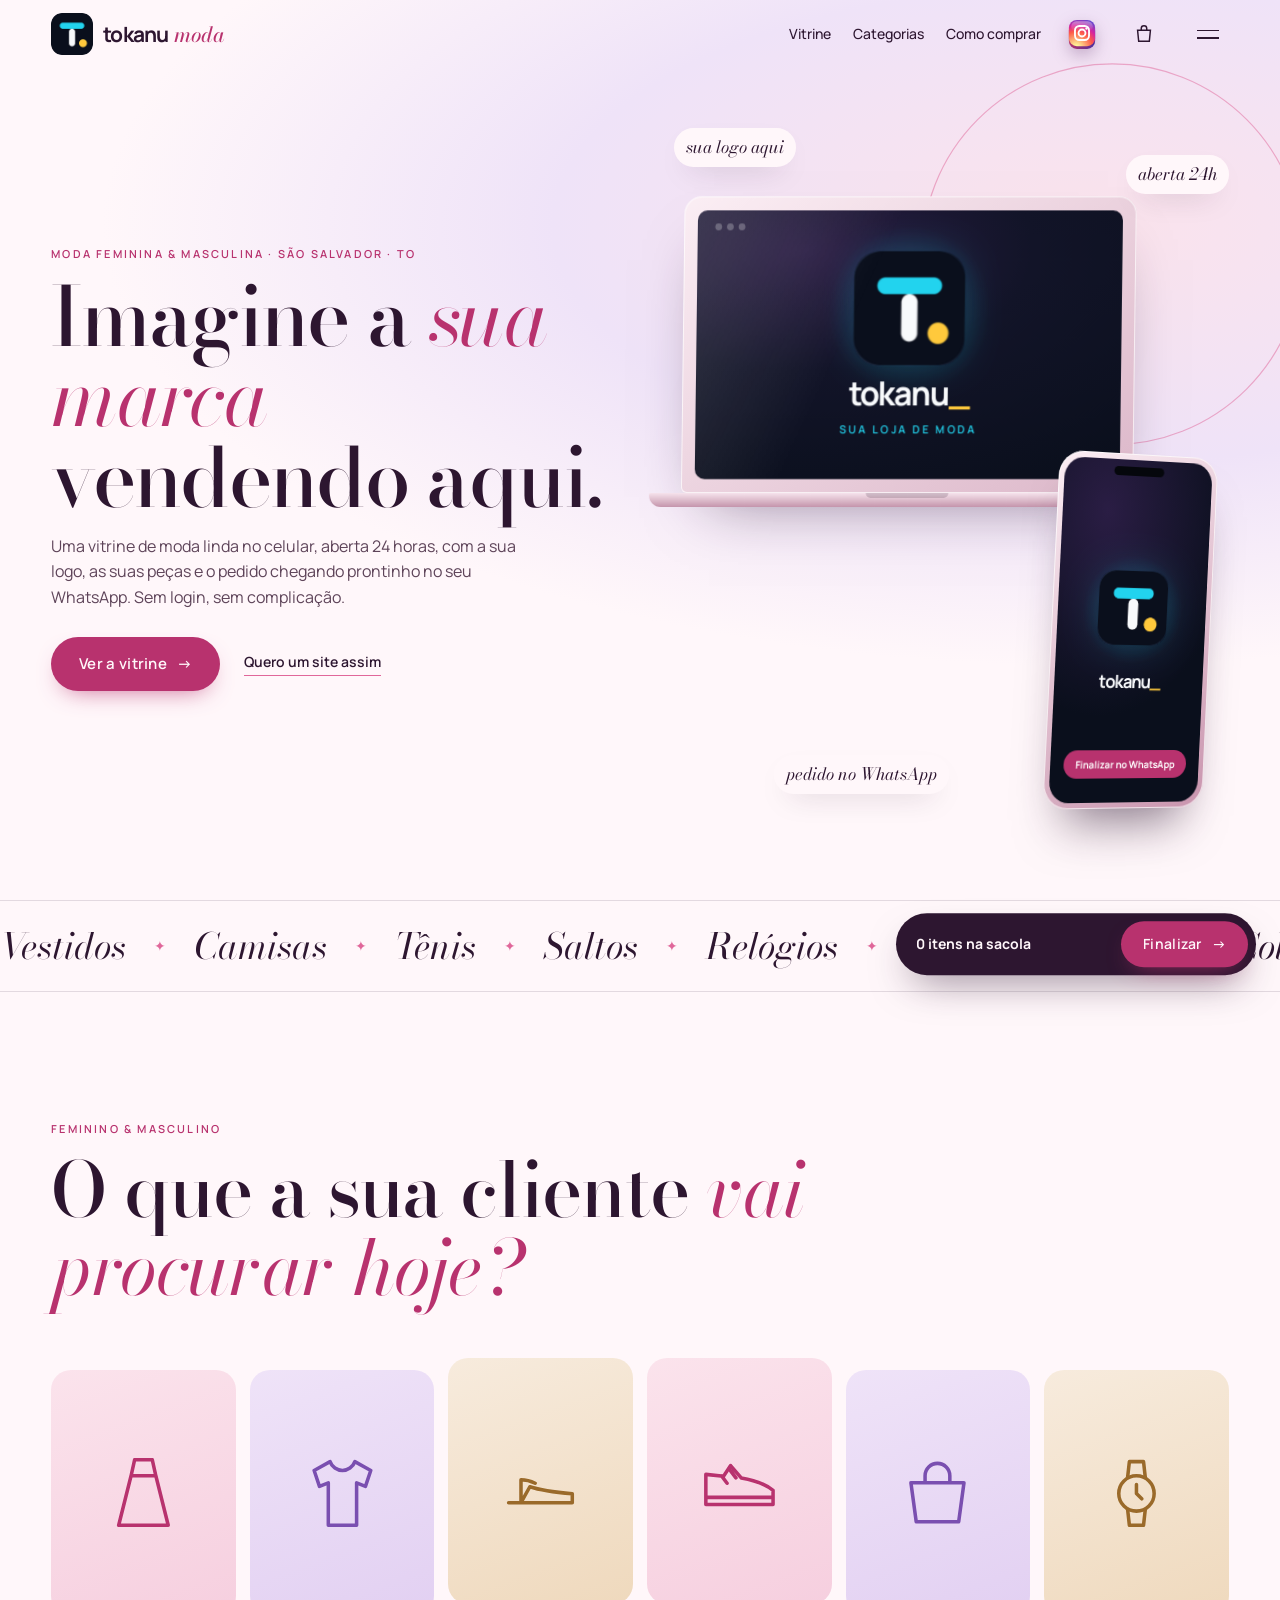
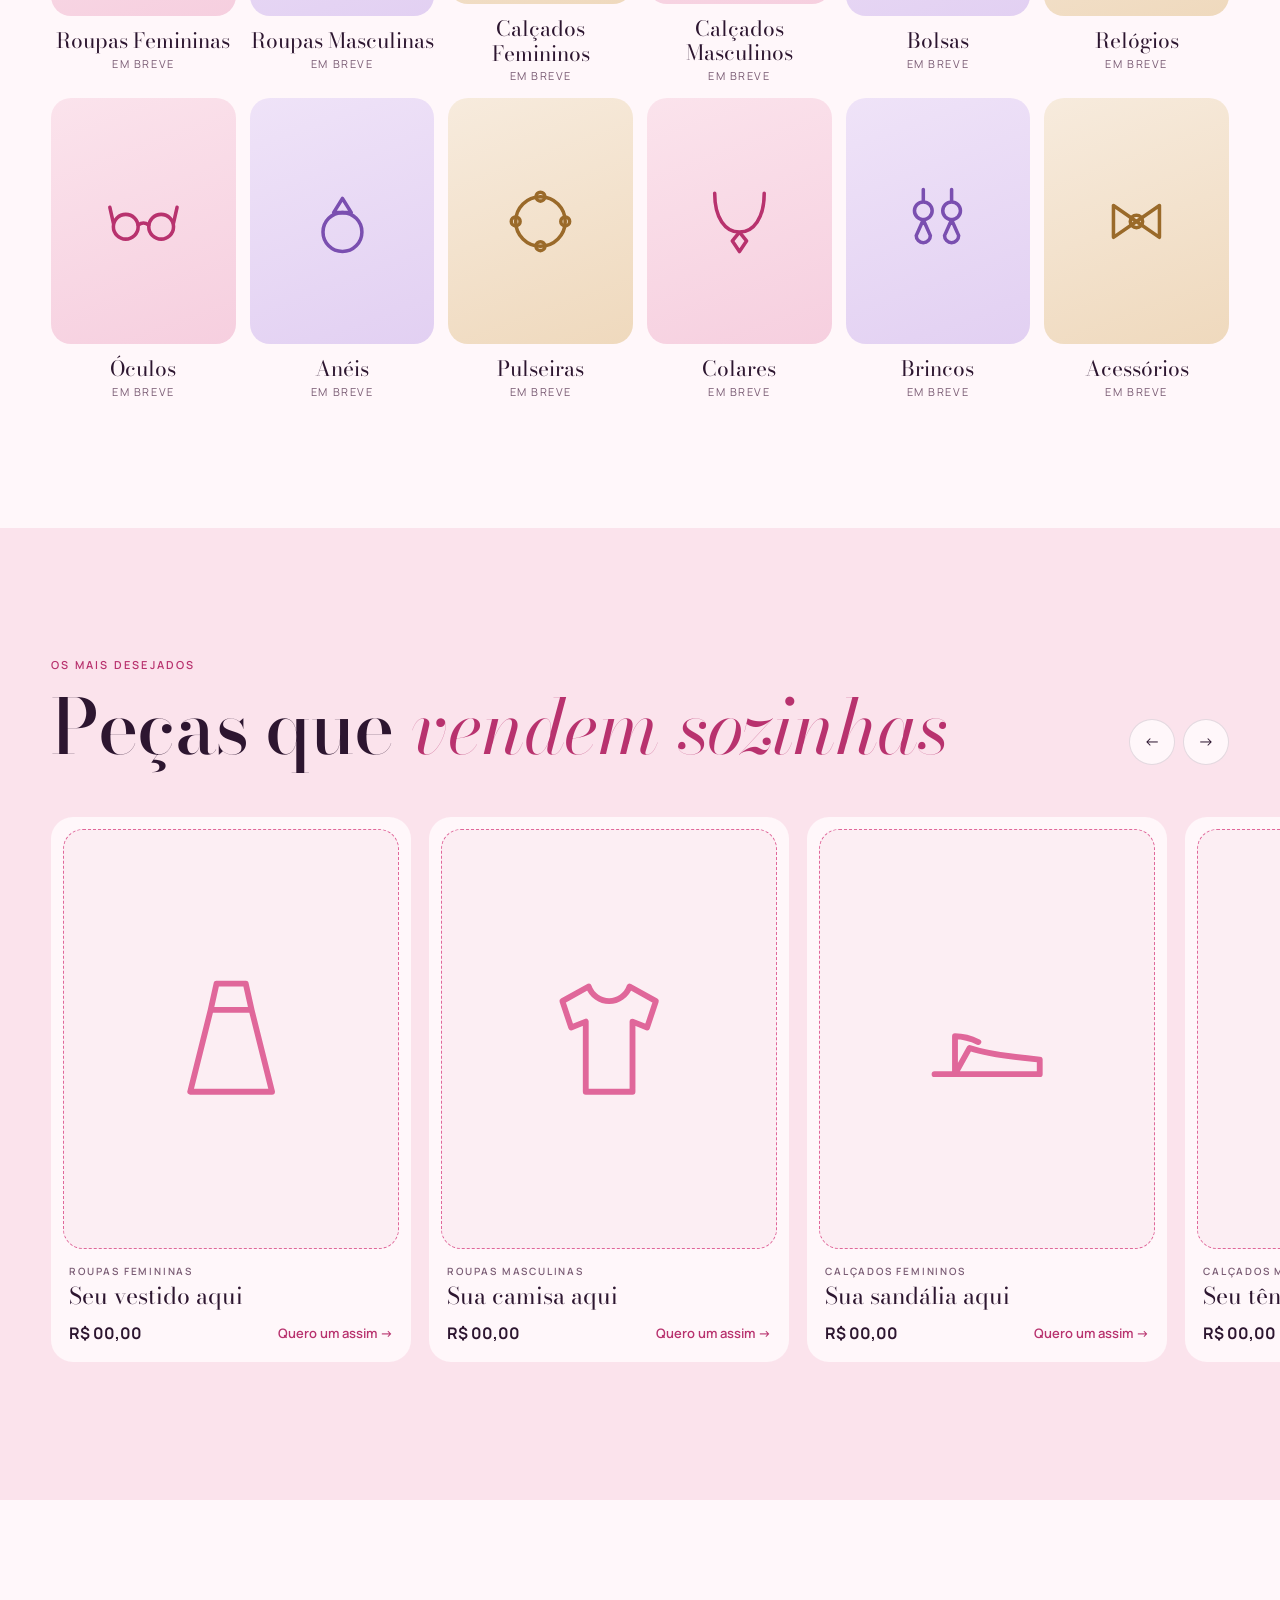
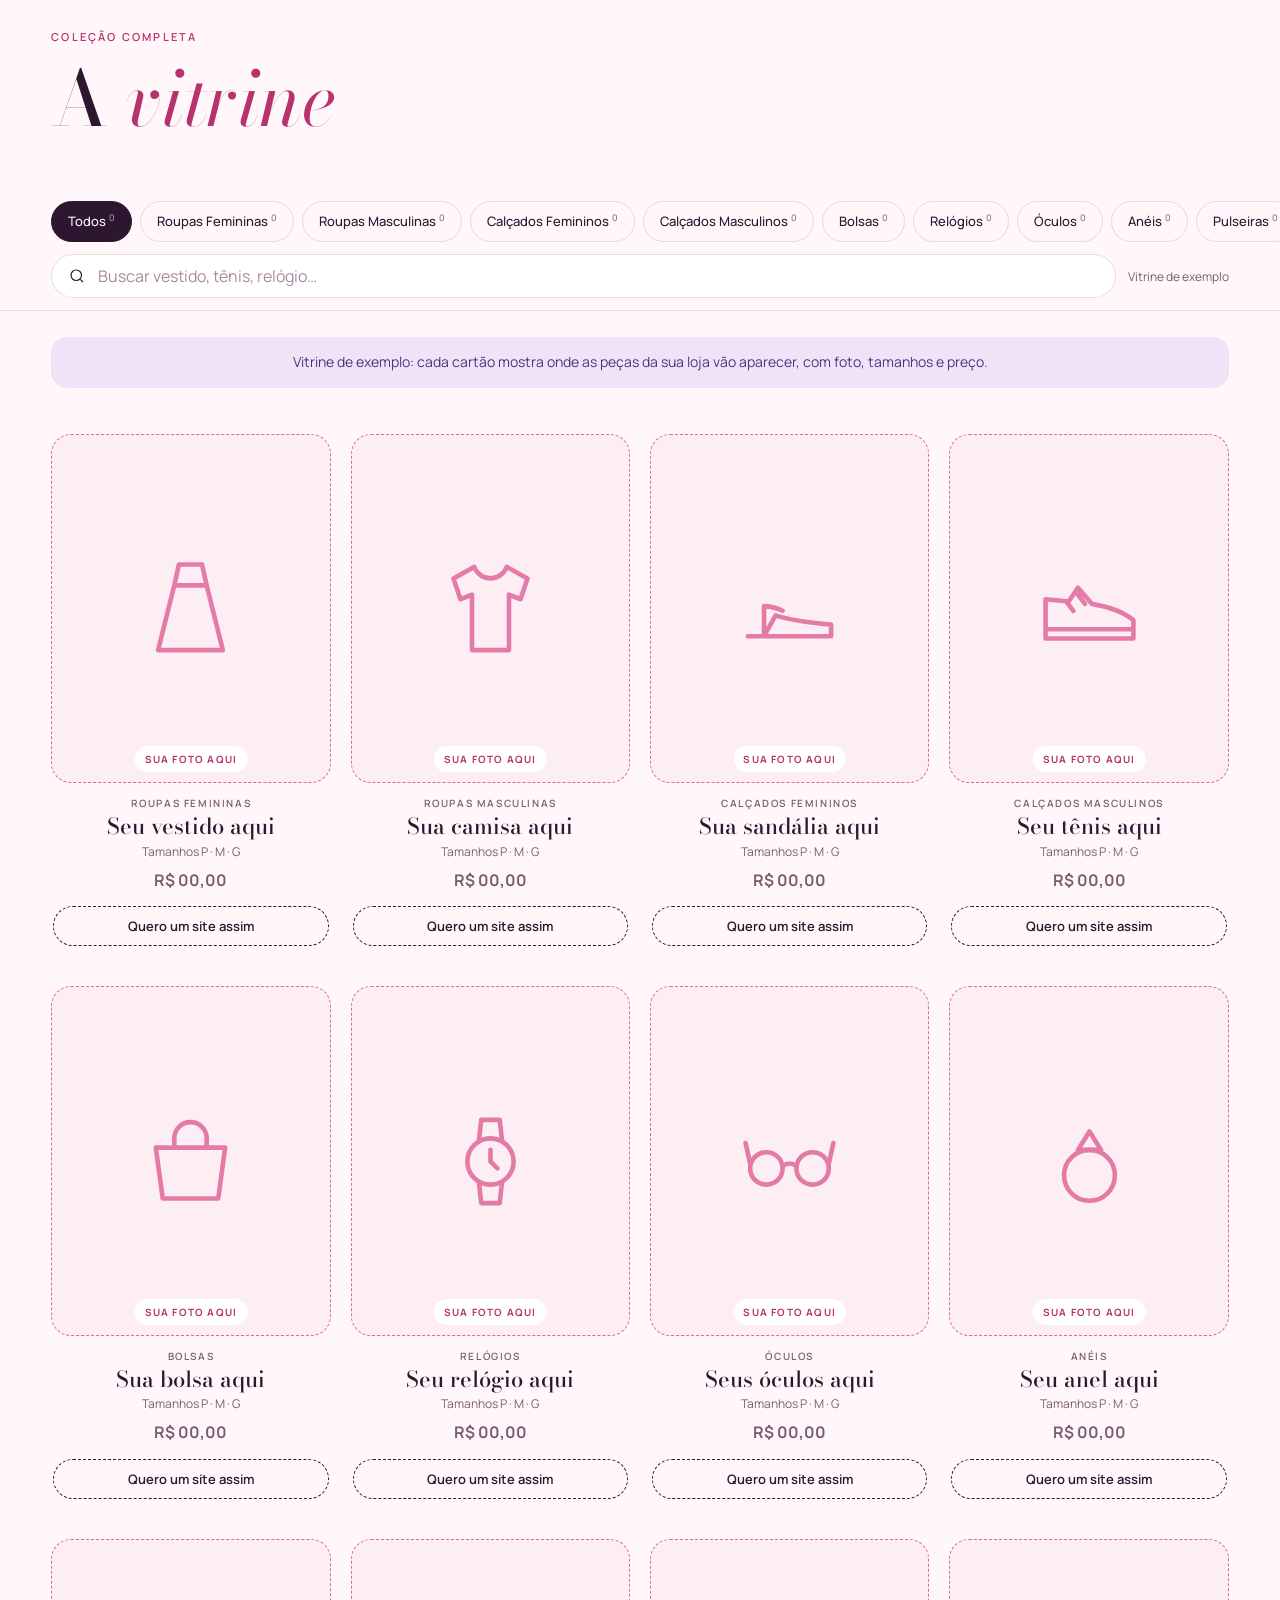
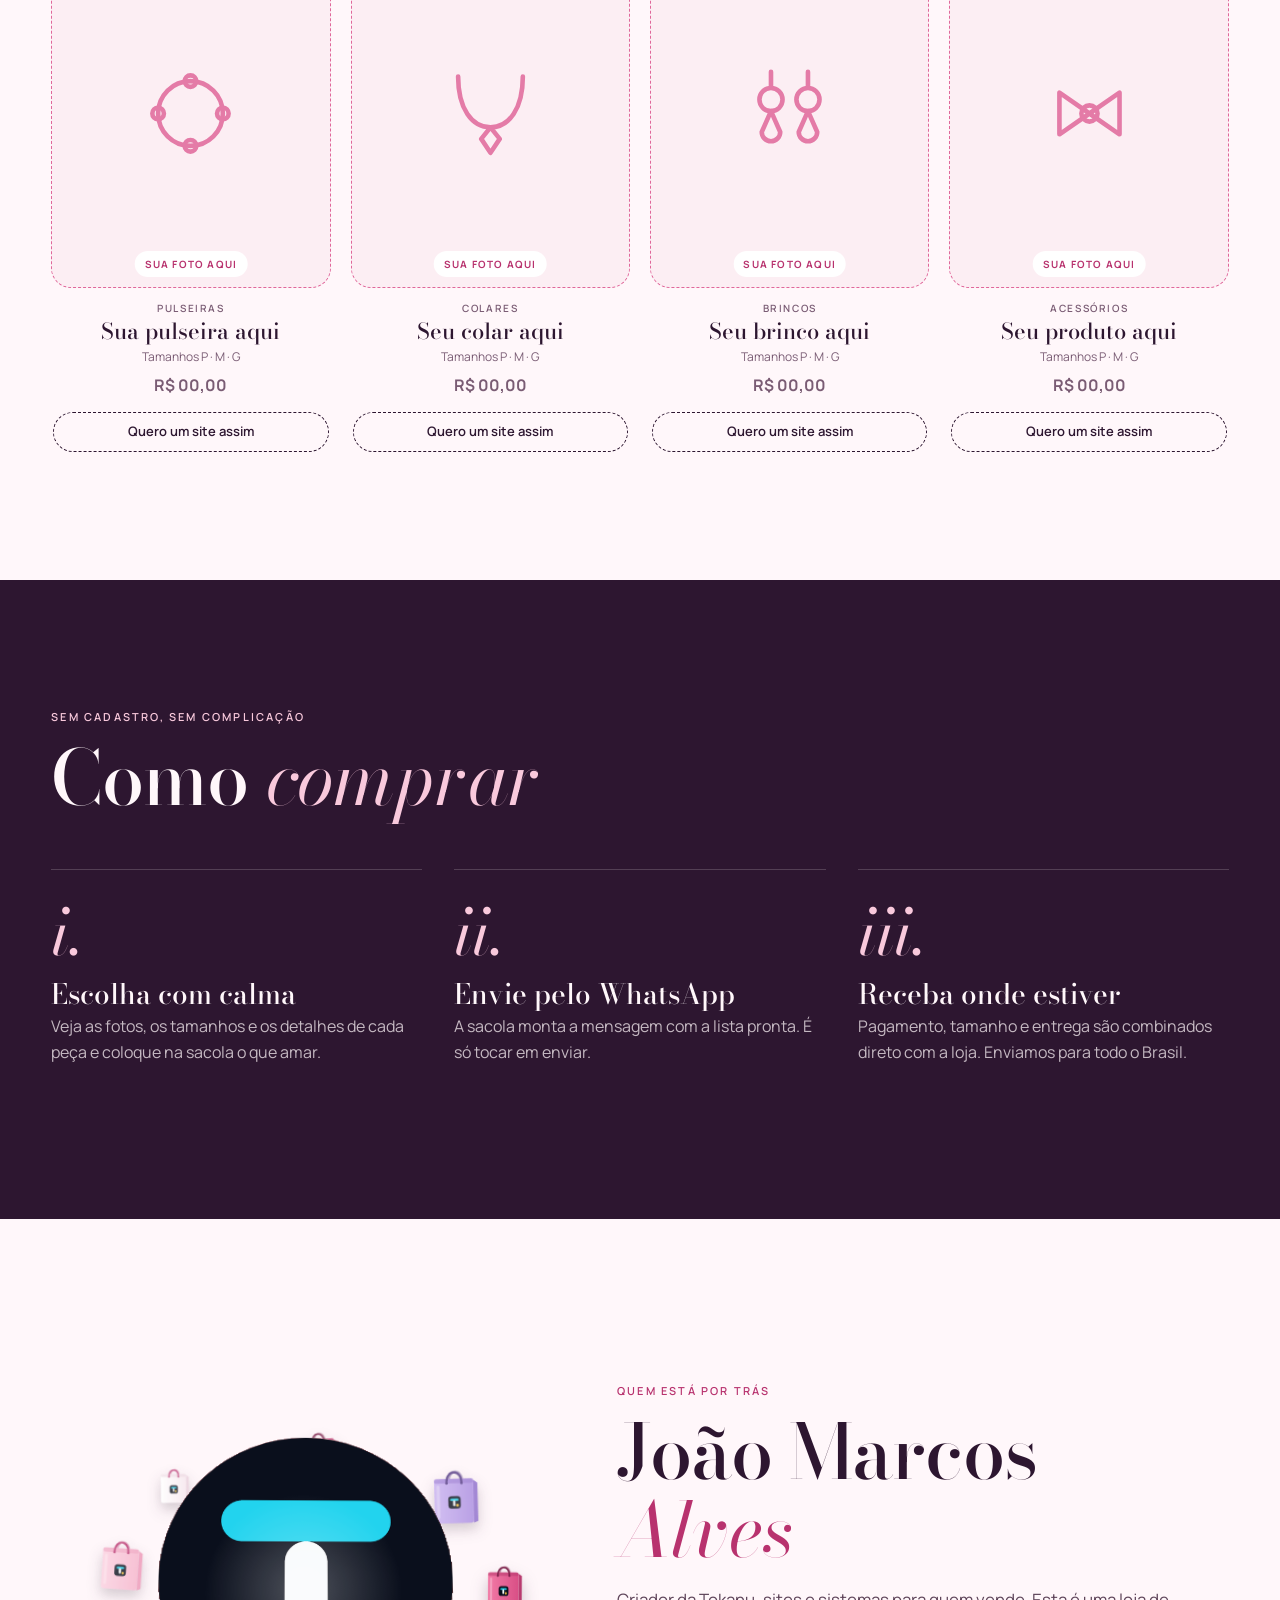
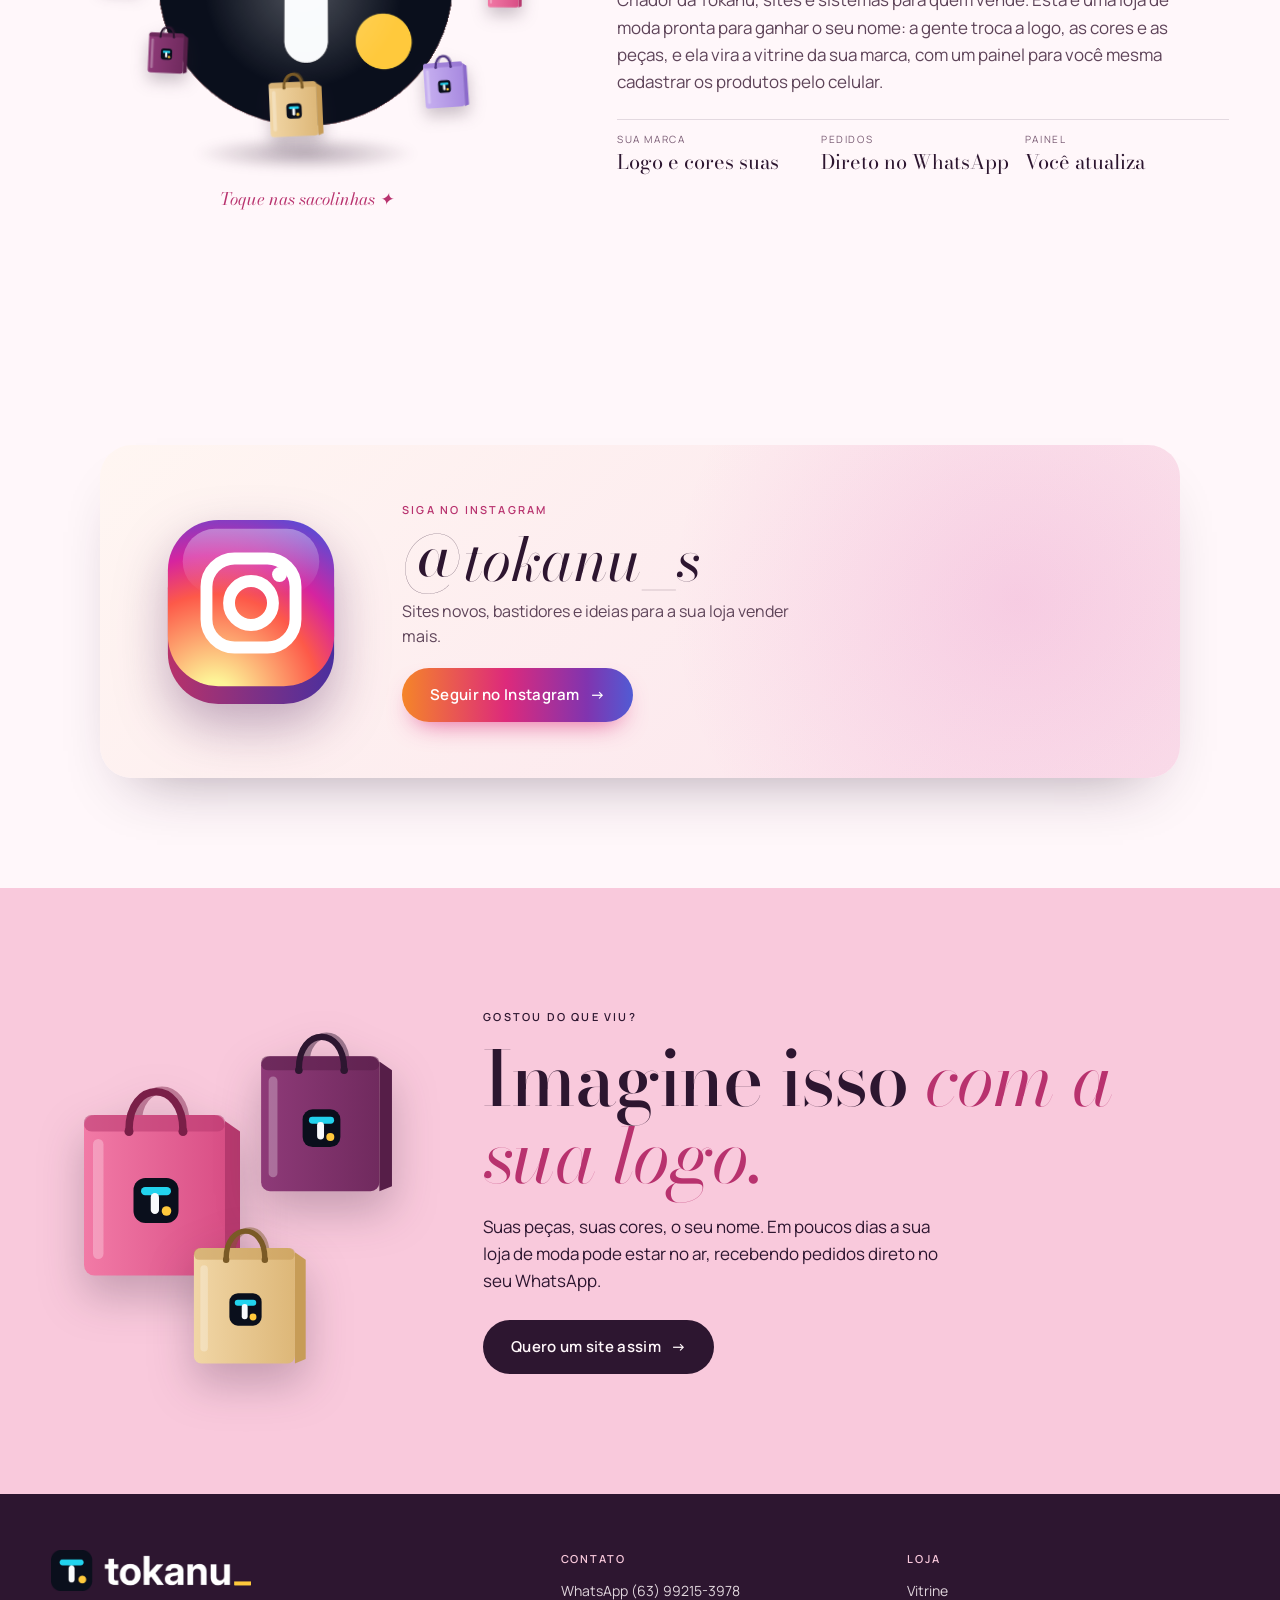
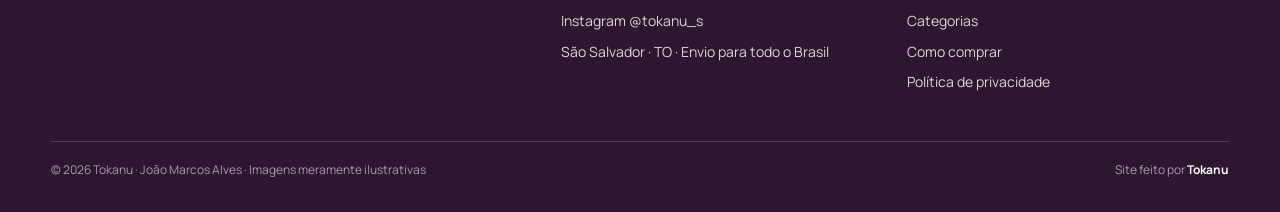
==== index.html @ 1f46e374 "Tokanu Moda: loja de moda a partir da estrutura da v2 - Logo, contato e Instagram da Tokanu; São Sal" ====
<!doctype html>
<html lang="pt-BR">
<head>
  <meta charset="utf-8">
  <meta name="viewport" content="width=device-width, initial-scale=1, viewport-fit=cover">
  <title>Tokanu Moda · Sua loja de moda no WhatsApp</title>
  <meta name="description" content="Loja de moda feminina e masculina: roupas, calçados, relógios, óculos e acessórios. Escolha na vitrine e finalize o pedido pelo WhatsApp. Um modelo de site da Tokanu para a sua marca.">
  <meta name="theme-color" content="#fff7fa">
  <meta property="og:title" content="Tokanu Moda · Imagine a sua marca aqui">
  <meta property="og:description" content="Vitrine de moda no celular, sacola e pedido direto no WhatsApp. Site da Tokanu.">
  <meta property="og:image" content="assets/logo/og.jpg">
  <meta property="og:type" content="website">
  <link rel="icon" href="assets/logo/icone-64.png" type="image/png">
  <link rel="apple-touch-icon" href="assets/logo/icone-180.png">
  <link rel="preconnect" href="https://fonts.googleapis.com">
  <link rel="preconnect" href="https://fonts.gstatic.com" crossorigin>
  <link href="https://fonts.googleapis.com/css2?family=Bodoni+Moda:ital,opsz,wght@0,6..96,400..700;1,6..96,400..600&family=Manrope:wght@400;500;600;700&display=swap" rel="stylesheet">
  <link rel="stylesheet" href="assets/css/style.css?v=1">
</head>
<body>
  <svg width="0" height="0" style="position:absolute" aria-hidden="true" focusable="false">
    <defs>
      <radialGradient id="igGrad" cx="28%" cy="108%" r="140%">
        <stop offset="0" stop-color="#fdf497"/><stop offset=".08" stop-color="#fdf497"/>
        <stop offset=".45" stop-color="#fd5949"/><stop offset=".62" stop-color="#d6249f"/>
        <stop offset=".95" stop-color="#285aeb"/>
      </radialGradient>
      <linearGradient id="igSide" x1="0" y1="0" x2="1" y2="0"><stop offset="0" stop-color="#b8326a"/><stop offset="1" stop-color="#4a2f9e"/></linearGradient>
      <linearGradient id="igGloss" x1="0" y1="0" x2="0" y2="1"><stop offset="0" stop-color="#fff" stop-opacity=".75"/><stop offset="1" stop-color="#fff" stop-opacity="0"/></linearGradient>
    </defs>
    <symbol id="ig3d" viewBox="0 0 64 70">
      <rect x="4" y="10" width="56" height="56" rx="17" fill="url(#igSide)"/>
      <rect x="4" y="4" width="56" height="56" rx="17" fill="url(#igGrad)"/>
      <rect x="9" y="7" width="46" height="22" rx="11" fill="url(#igGloss)" opacity=".5"/>
      <rect x="17" y="17" width="30" height="30" rx="9.5" fill="none" stroke="#fff" stroke-width="4"/>
      <circle cx="32" cy="32" r="7.4" fill="none" stroke="#fff" stroke-width="4"/>
      <circle cx="41.6" cy="22.4" r="2.5" fill="#fff"/>
    </symbol>
  </svg>

  <!-- Abertura -->
  <div class="curtain" id="curtain" aria-hidden="true">
    <img src="assets/logo/icone-512.png" alt="" width="512" height="512">
  </div>

  <!-- Topo -->
  <header class="top" id="top">
    <a href="#inicio" class="top__brand" aria-label="Tokanu Moda — início">
      <img src="assets/logo/icone-180.png" alt="" width="180" height="180">
      <span>tokanu <em>moda</em></span>
    </a>
    <nav class="top__nav" aria-label="Principal">
      <a href="#vitrine" class="top__link top__desk">Vitrine</a>
      <a href="#categorias" class="top__link top__desk">Categorias</a>
      <a href="#como-comprar" class="top__link top__desk">Como comprar</a>
      <a class="top__ig" data-ig-link href="#" target="_blank" rel="noopener" aria-label="Instagram @tokanu_s"><svg class="ig3d" viewBox="0 0 64 70" aria-hidden="true"><use href="#ig3d"/></svg></a>
      <button class="top__bag" data-open-bag aria-label="Abrir sacola">
        <svg viewBox="0 0 24 24" fill="none" stroke="currentColor" stroke-width="1.6" aria-hidden="true"><path d="M5 8h14l-1.2 12H6.2z"/><path d="M9 8V6a3 3 0 0 1 6 0v2"/></svg>
        <span class="top__badge" data-bag-num>0</span>
      </button>
      <button class="top__menu" id="menuOpen" aria-expanded="false" aria-controls="menu" aria-label="Abrir menu"><span></span><span></span></button>
    </nav>
  </header>

  <!-- Menu -->
  <div class="menu" id="menu" aria-hidden="true">
    <div class="menu__inner">
      <ul class="menu__list">
        <li><a href="#vitrine" data-menu-link>Vitrine</a></li>
        <li><a href="#categorias" data-menu-link>Categorias</a></li>
        <li><a href="#escolhas" data-menu-link>Mais desejados</a></li>
        <li><a href="#como-comprar" data-menu-link>Como comprar</a></li>
        <li><a href="#contato" data-menu-link>Quero um site assim</a></li>
      </ul>
      <div class="menu__foot">
        <a data-wa-link href="#" target="_blank" rel="noopener" class="pill pill--rose">WhatsApp</a>
        <a data-ig-link href="#" target="_blank" rel="noopener" class="pill pill--line pill--ig"><svg class="ig3d" viewBox="0 0 64 70" aria-hidden="true"><use href="#ig3d"/></svg>@tokanu_s</a>
      </div>
    </div>
  </div>

  <main id="inicio">
    <!-- Hero -->
    <section class="hero" aria-label="Início">
      <div class="hero__text">
        <p class="eyebrow reveal">Moda feminina &amp; masculina · <span data-city></span></p>
        <h1 class="hero__title reveal">Imagine a <em>sua marca</em><br>vendendo aqui.</h1>
        <p class="hero__lead reveal">Uma vitrine de moda linda no celular, aberta 24 horas, com a sua logo, as suas peças e o pedido chegando prontinho no seu WhatsApp. Sem login, sem complicação.</p>
        <div class="hero__cta reveal">
          <a href="#vitrine" class="pill pill--rose pill--lg">Ver a vitrine <span aria-hidden="true">→</span></a>
          <a href="#contato" class="link-arrow">Quero um site assim</a>
        </div>
      </div>

      <div class="hero__art devices" aria-hidden="true">
        <div class="laptop" id="archBig">
          <div class="laptop__lid">
            <div class="laptop__screen">
              <div class="screen-ui"><i></i><i></i><i></i></div>
              <div class="logo3d" data-logo3d><img src="assets/logo/icone-512.png" alt="" width="512" height="512"></div>
              <span class="screen-word">tokanu<b>_</b></span>
              <span class="screen-tag">sua loja de moda</span>
            </div>
          </div>
          <div class="laptop__base"></div>
        </div>
        <div class="phone3d" id="archSmall">
          <div class="phone3d__screen">
            <span class="phone3d__notch"></span>
            <div class="logo3d logo3d--sm" data-logo3d><img src="assets/logo/icone-512.png" alt="" width="512" height="512"></div>
            <span class="screen-word screen-word--sm">tokanu<b>_</b></span>
            <span class="phone3d__btn">Finalizar no WhatsApp</span>
          </div>
        </div>
        <span class="note note--1">sua logo aqui</span>
        <span class="note note--2">aberta 24h</span>
        <span class="note note--3">pedido no WhatsApp</span>
        <svg class="hero__ring" viewBox="0 0 200 200"><circle cx="100" cy="100" r="98" fill="none" stroke="currentColor" stroke-width=".6"/></svg>
      </div>
    </section>

    <!-- Faixa -->
    <div class="brands" aria-label="Produtos da loja">
      <div class="brands__track">
        <span>Vestidos</span><i>✦</i><span>Camisas</span><i>✦</i><span>Tênis</span><i>✦</i><span>Saltos</span><i>✦</i><span>Relógios</span><i>✦</i><span>Óculos</span><i>✦</i><span>Anéis</span><i>✦</i><span>Colares</span><i>✦</i><span>Brincos</span><i>✦</i><span>Bolsas</span><i>✦</i>
        <span>Vestidos</span><i>✦</i><span>Camisas</span><i>✦</i><span>Tênis</span><i>✦</i><span>Saltos</span><i>✦</i><span>Relógios</span><i>✦</i><span>Óculos</span><i>✦</i><span>Anéis</span><i>✦</i><span>Colares</span><i>✦</i><span>Brincos</span><i>✦</i><span>Bolsas</span><i>✦</i>
      </div>
    </div>

    <!-- Categorias -->
    <section class="section" id="categorias" aria-label="Categorias">
      <div class="head">
        <p class="eyebrow">Feminino &amp; masculino</p>
        <h2 class="title reveal">O que a sua cliente <em>vai procurar hoje?</em></h2>
      </div>
      <div class="cats" id="cats"></div>
    </section>

    <!-- Mais desejados -->
    <section class="section section--blush" id="escolhas" aria-label="Mais desejados">
      <div class="head head--split">
        <div>
          <p class="eyebrow">Os mais desejados</p>
          <h2 class="title reveal">Peças que <em>vendem sozinhas</em></h2>
        </div>
        <div class="arrows">
          <button class="round" data-feat="-1" aria-label="Anterior">←</button>
          <button class="round" data-feat="1" aria-label="Próximo">→</button>
        </div>
      </div>
      <div class="picks" id="featured"></div>
    </section>

    <!-- Vitrine -->
    <section class="section" id="vitrine" aria-label="Vitrine">
      <div class="head">
        <p class="eyebrow">Coleção completa</p>
        <h2 class="title reveal">A <em>vitrine</em></h2>
      </div>

      <div class="filters" id="filters">
        <div class="chips" id="chips" role="tablist" aria-label="Categorias"></div>
        <div class="filters__row">
          <label class="search">
            <svg width="18" height="18" viewBox="0 0 24 24" fill="none" stroke="currentColor" stroke-width="1.6" aria-hidden="true"><circle cx="11" cy="11" r="7"/><path d="m20 20-3.5-3.5"/></svg>
            <span class="sr-only">Buscar produto</span>
            <input type="search" id="search" placeholder="Buscar vestido, tênis, relógio…" autocomplete="off">
          </label>
          <span class="filters__count" id="count"></span>
        </div>
      </div>

      <div class="grid" id="grid" aria-live="polite"></div>
    </section>

    <!-- Como comprar -->
    <section class="section section--cocoa" id="como-comprar" aria-label="Como comprar">
      <div class="head">
        <p class="eyebrow">Sem cadastro, sem complicação</p>
        <h2 class="title reveal">Como <em>comprar</em></h2>
      </div>
      <ol class="steps">
        <li class="step reveal"><span class="step__n">i.</span><h3>Escolha com calma</h3><p>Veja as fotos, os tamanhos e os detalhes de cada peça e coloque na sacola o que amar.</p></li>
        <li class="step reveal"><span class="step__n">ii.</span><h3>Envie pelo WhatsApp</h3><p>A sacola monta a mensagem com a lista pronta. É só tocar em enviar.</p></li>
        <li class="step reveal"><span class="step__n">iii.</span><h3>Receba onde estiver</h3><p>Pagamento, tamanho e entrega são combinados direto com a loja. Enviamos para todo o Brasil.</p></li>
      </ol>
    </section>

    <!-- Sobre -->
    <section class="section about" id="sobre" aria-label="Sobre">
      <div class="seal3d reveal" id="seal3d">
        <div class="seal3d__stage">
          <div class="seal3d__coin" id="coin">
            <img class="seal3d__face" src="assets/logo/selo-512.png" alt="Selo Tokanu" width="512" height="512" loading="lazy" draggable="false">
          </div>
          <div class="seal3d__shadow" aria-hidden="true"></div>
        </div>
        <div class="seal3d__minis" id="minis" aria-hidden="true"></div>
        <p class="seal3d__hint">Toque nas sacolinhas ✦</p>
      </div>
      <div class="about__text">
        <p class="eyebrow">Quem está por trás</p>
        <h2 class="title reveal">João Marcos <em>Alves</em></h2>
        <p class="reveal">Criador da Tokanu, sites e sistemas para quem vende. Esta é uma loja de moda pronta para ganhar o seu nome: a gente troca a logo, as cores e as peças, e ela vira a vitrine da sua marca, com um painel para você mesma cadastrar os produtos pelo celular.</p>
        <ul class="facts reveal">
          <li><span>Sua marca</span>Logo e cores suas</li>
          <li><span>Pedidos</span>Direto no WhatsApp</li>
          <li><span>Painel</span>Você atualiza</li>
        </ul>
      </div>
    </section>

    <!-- Instagram -->
    <section class="insta" id="instagram" aria-label="Instagram">
      <a class="insta__card" data-ig-link href="#" target="_blank" rel="noopener">
        <span class="insta__icon" id="igTilt"><svg class="ig3d ig3d--xl" viewBox="0 0 64 70" aria-hidden="true"><use href="#ig3d"/></svg></span>
        <span class="insta__text">
          <span class="eyebrow">Siga no Instagram</span>
          <span class="insta__handle">@tokanu_s</span>
          <span class="insta__lead">Sites novos, bastidores e ideias para a sua loja vender mais.</span>
          <span class="pill pill--insta pill--lg">Seguir no Instagram <span aria-hidden="true">→</span></span>
        </span>
      </a>
    </section>

    <!-- Contato -->
    <section class="cta" id="contato" aria-label="Contato">
      <div class="cta__art" aria-hidden="true">
        <img class="cta__bag cta__bag--1" src="assets/hero/sacola-rosa.svg" alt="" width="120" height="150">
        <img class="cta__bag cta__bag--2" src="assets/hero/sacola-ameixa.svg" alt="" width="120" height="150">
        <img class="cta__bag cta__bag--3" src="assets/hero/sacola-champanhe.svg" alt="" width="120" height="150">
      </div>
      <div class="cta__text">
        <p class="eyebrow">Gostou do que viu?</p>
        <h2 class="title">Imagine isso <em>com a sua logo.</em></h2>
        <p>Suas peças, suas cores, o seu nome. Em poucos dias a sua loja de moda pode estar no ar, recebendo pedidos direto no seu WhatsApp.</p>
        <a data-wa-site href="#" target="_blank" rel="noopener" class="pill pill--cocoa pill--lg">Quero um site assim <span aria-hidden="true">→</span></a>
      </div>
    </section>
  </main>

  <footer class="footer">
    <div class="footer__top">
      <img class="footer__logo" src="assets/logo/logo-claro.png" alt="Tokanu" width="900" height="185" loading="lazy">
      <div class="footer__cols">
        <div>
          <h4>Contato</h4>
          <a data-wa-link href="#" target="_blank" rel="noopener">WhatsApp <span data-wa-display></span></a>
          <a data-ig-link href="#" target="_blank" rel="noopener">Instagram @tokanu_s</a>
          <p><span data-city></span> · Envio para todo o Brasil</p>
        </div>
        <div>
          <h4>Loja</h4>
          <a href="#vitrine">Vitrine</a>
          <a href="#categorias">Categorias</a>
          <a href="#como-comprar">Como comprar</a>
          <a href="privacidade.html">Política de privacidade</a>
        </div>
      </div>
    </div>
    <div class="footer__base">
      <span>© <span id="year"></span> Tokanu · João Marcos Alves · Imagens meramente ilustrativas</span>
      <span>Site feito por <strong>Tokanu</strong></span>
    </div>
  </footer>

  <!-- Painéis -->
  <div class="overlay" id="overlay"></div>

  <aside class="sheet sheet--product" id="productSheet" role="dialog" aria-modal="true" aria-label="Detalhes do produto">
    <div class="sheet__grip" aria-hidden="true"></div>
    <div class="sheet__bar">
      <span class="sheet__counter" id="pdCounter"></span>
      <button class="sheet__close" data-close aria-label="Fechar">✕</button>
    </div>
    <div class="sheet__scroll" id="pdContent"></div>
  </aside>

  <aside class="sheet sheet--bag" id="bagSheet" role="dialog" aria-modal="true" aria-label="Sacola">
    <div class="sheet__grip" aria-hidden="true"></div>
    <div class="sheet__bar">
      <span class="sheet__title">Sua sacola <small data-bag-count>(0)</small></span>
      <button class="sheet__close" data-close aria-label="Fechar">✕</button>
    </div>
    <div class="sheet__scroll" id="bagContent"></div>
    <div class="bag__foot" id="bagFoot">
      <div class="bag__total"><span>Total estimado</span><strong id="bagTotal">R$ 0,00</strong></div>
      <div class="fields">
        <label class="field"><span>Seu nome</span><input id="custName" autocomplete="name" placeholder="Opcional"></label>
        <label class="field"><span>Cidade / UF</span><input id="custCity" autocomplete="address-level2" placeholder="Opcional"></label>
      </div>
      <button class="pill pill--rose pill--lg pill--block" id="checkout">Finalizar no WhatsApp <span aria-hidden="true">→</span></button>
      <p class="fine">Nada é cobrado aqui. O pedido vai como mensagem para a loja, que confirma valores, tamanhos, pagamento e entrega. <a href="privacidade.html">Privacidade</a></p>
    </div>
  </aside>

  <div class="floatbag" id="floatbar">
    <button data-open-bag class="floatbag__info">
      <span class="floatbag__count" id="fbCount">0 itens</span>
      <span class="floatbag__total" id="fbTotal"></span>
    </button>
    <button class="pill pill--rose" id="fbGo">Finalizar <span aria-hidden="true">→</span></button>
  </div>

  <a class="ig-fab is-top" id="igFab" data-ig-link href="#" target="_blank" rel="noopener" aria-label="Instagram @tokanu_s"><svg class="ig3d" viewBox="0 0 64 70" aria-hidden="true"><use href="#ig3d"/></svg></a>

  <a class="wa-fab is-top" id="waFab" data-wa-link href="#" target="_blank" rel="noopener" aria-label="Falar no WhatsApp">
    <svg viewBox="0 0 24 24" fill="currentColor" aria-hidden="true"><path d="M17.47 14.38c-.3-.15-1.76-.87-2.03-.97-.27-.1-.47-.15-.67.15-.2.3-.77.97-.94 1.17-.17.2-.35.22-.64.07-.3-.15-1.26-.46-2.4-1.48-.89-.79-1.49-1.77-1.66-2.07-.17-.3-.02-.46.13-.6.13-.14.3-.35.45-.52.15-.17.2-.3.3-.5.1-.2.05-.37-.03-.52-.07-.15-.67-1.61-.92-2.2-.24-.58-.49-.5-.67-.51h-.57c-.2 0-.52.07-.79.37-.27.3-1.04 1.02-1.04 2.48s1.07 2.88 1.21 3.08c.15.2 2.1 3.2 5.08 4.49.71.31 1.26.49 1.69.63.71.22 1.36.19 1.87.12.57-.09 1.76-.72 2.01-1.41.25-.7.25-1.29.17-1.41-.07-.13-.27-.2-.57-.35M12.05 21.5h-.01a9.43 9.43 0 0 1-4.8-1.32l-.35-.2-3.56.93.95-3.47-.22-.36a9.4 9.4 0 0 1-1.44-5.01c0-5.2 4.23-9.43 9.44-9.43 2.52 0 4.89.98 6.67 2.77a9.37 9.37 0 0 1 2.76 6.67c0 5.2-4.24 9.43-9.44 9.43m8.03-17.46A11.27 11.27 0 0 0 12.05.72C5.79.72.7 5.8.7 12.06c0 2 .52 3.95 1.52 5.67L.6 23.6l6.02-1.58a11.3 11.3 0 0 0 5.42 1.38h.01c6.25 0 11.34-5.09 11.35-11.34 0-3.03-1.18-5.88-3.32-8.02"/></svg>
  </a>

  <div class="toast" id="toast" role="status" aria-live="polite"></div>

  <script src="assets/js/config.js?v=1"></script>
  <script src="assets/js/app.js?v=1"></script>
  <script src="assets/js/fx.js?v=1"></script>
</body>
</html>
---- assets/css/style.css ----
/* =========================================================
   TOKANU MODA — loja de moda (base: v2 Boutique)
   Creme + blush + cacau, rosé da logo, serifada elegante, molduras em arco
   ========================================================= */
:root {
  --cream: #fff7fa;
  --cream-2: #fceef3;
  --blush: #fbe3ec;
  --blush-2: #f6cfdf;
  --rose: #b8326e;       /* framboesa: botões (contraste com texto claro) */
  --rose-mid: #e0679a;   /* rosa médio */
  --rose-light: #f9c9dc; /* rosa claro */
  --lilac: #efe3f8;
  --champagne: #f7ebdd;
  --frame: 20px;          /* cantos das fotos (antes: arcos) */
  --cocoa: #2d1630;
  --cocoa-2: #3e2242;
  --text: #2d1630;
  --muted: #7a5c74;
  --line: rgba(45, 22, 48, 0.13);
  --line-light: rgba(255, 247, 250, 0.18);

  --serif: "Bodoni Moda", "Didot", "Times New Roman", serif;
  --sans: "Manrope", "Helvetica Neue", Arial, sans-serif;

  --gutter: clamp(16px, 4vw, 56px);
  --radius: 22px;
  --ease: cubic-bezier(0.22, 1, 0.36, 1);
  --top-h: 68px;
}

*, *::before, *::after { box-sizing: border-box; }
html { -webkit-text-size-adjust: 100%; scroll-behavior: smooth; scroll-padding-top: var(--top-h); }
body {
  margin: 0; background: var(--cream); color: var(--text);
  font-family: var(--sans); font-size: 16px; line-height: 1.6;
  -webkit-font-smoothing: antialiased; overflow-x: hidden;
}
body.is-locked { overflow: hidden; }
img { display: block; max-width: 100%; height: auto; }
a { color: inherit; text-decoration: none; }
button { font: inherit; color: inherit; background: none; border: 0; padding: 0; cursor: pointer; }
input, textarea, select { font: inherit; color: inherit; }
::selection { background: var(--rose-light); color: var(--cocoa); }
.sr-only { position: absolute; width: 1px; height: 1px; overflow: hidden; clip: rect(0 0 0 0); white-space: nowrap; }

/* ---------- Tipografia ---------- */
.eyebrow {
  margin: 0 0 14px; font-size: 11px; font-weight: 600;
  letter-spacing: .2em; text-transform: uppercase; color: var(--rose);
}
.title {
  margin: 0; font-family: var(--serif); font-weight: 500;
  font-size: clamp(38px, 7vw, 76px); line-height: 1.02; letter-spacing: -0.015em;
}
.title em, .hero__title em { font-style: italic; color: var(--rose); font-weight: 400; }

/* ---------- Botões ---------- */
.pill {
  display: inline-flex; align-items: center; justify-content: center; gap: 10px;
  min-height: 46px; padding: 0 22px; border-radius: 999px;
  font-weight: 600; font-size: 14px; letter-spacing: .02em;
  transition: background .3s, color .3s, transform .3s var(--ease), box-shadow .3s;
}
.pill:active { transform: scale(.97); }
.pill--rose { background: var(--rose); color: var(--cream); box-shadow: 0 10px 24px -12px rgba(184, 50, 110, .8); }
.pill--rose:hover { background: var(--cocoa); }
.pill--cocoa { background: var(--cocoa); color: var(--cream); }
.pill--cocoa:hover { background: var(--rose); }
.pill--line { border: 1px solid currentColor; }
.pill--lg { min-height: 54px; padding: 0 28px; font-size: 15px; }
.pill--block { width: 100%; }
.pill[disabled] { opacity: .45; pointer-events: none; }
.link-arrow { font-weight: 600; font-size: 14px; border-bottom: 1px solid var(--rose-mid); padding-bottom: 2px; }
.link-arrow:hover { color: var(--rose); }
.round {
  width: 46px; height: 46px; border-radius: 50%; border: 1px solid var(--line);
  display: grid; place-items: center; background: var(--cream); transition: background .3s, color .3s;
}
.round:hover { background: var(--cocoa); color: var(--cream); }

/* ---------- Abertura ---------- */
.curtain {
  position: fixed; inset: 0; z-index: 200; background: var(--cream);
  display: grid; place-items: center;
  transition: opacity .8s var(--ease) .1s, visibility .8s;
}
.curtain img { width: 120px; height: 120px; border-radius: 50%; animation: seal 1.1s var(--ease) both; }
@keyframes seal { from { transform: scale(.7) rotate(-20deg); opacity: 0; } to { transform: none; opacity: 1; } }
.is-ready .curtain { opacity: 0; visibility: hidden; }

/* ---------- Topo ---------- */
.top {
  position: fixed; inset: 0 0 auto; z-index: 60; height: var(--top-h);
  display: flex; align-items: center; justify-content: space-between; gap: 12px;
  padding: 0 var(--gutter);
  transition: background .4s, box-shadow .4s, transform .5s var(--ease);
}
.top.is-solid { background: rgba(255, 247, 250, .9); -webkit-backdrop-filter: blur(12px); backdrop-filter: blur(12px); box-shadow: 0 1px 0 var(--line); }
.top.is-hidden { transform: translateY(-100%); }
.top__brand { display: inline-flex; align-items: center; gap: 10px; }
.top__brand img { width: 42px; height: 42px; border-radius: 50%; }
.top__brand span { font-family: var(--serif); font-size: 21px; font-weight: 600; line-height: 1; }
.top__brand em { font-style: italic; font-weight: 400; color: var(--rose); }
.top__nav { display: flex; align-items: center; gap: 22px; }
.top__link { font-size: 14px; font-weight: 500; position: relative; }
.top__link::after { content: ""; position: absolute; left: 0; right: 0; bottom: -4px; height: 1px; background: var(--rose); transform: scaleX(0); transition: transform .4s var(--ease); }
.top__link:hover::after { transform: scaleX(1); }
.top__desk { display: none; }
@media (min-width: 960px) { .top__desk { display: inline; } }
.top__bag { position: relative; width: 42px; height: 42px; display: grid; place-items: center; border-radius: 50%; }
.top__bag svg { width: 22px; height: 22px; }
.top__badge {
  position: absolute; top: 2px; right: 0; min-width: 18px; height: 18px; padding: 0 5px;
  border-radius: 9px; background: var(--rose); color: var(--cream);
  font-size: 10px; font-weight: 700; display: grid; place-items: center;
  transform: scale(0); transition: transform .4s var(--ease);
}
.top__badge.is-on { transform: scale(1); }
.top__badge.is-bump { animation: bump .5s var(--ease); }
@keyframes bump { 40% { transform: scale(1.35); } }
.top__menu { width: 42px; height: 42px; display: grid; place-content: center; gap: 6px; }
.top__menu span { display: block; width: 22px; height: 1.5px; background: currentColor; transition: transform .4s var(--ease); }
.menu-open .top__menu span:first-child { transform: translateY(3.75px) rotate(45deg); }
.menu-open .top__menu span:last-child { transform: translateY(-3.75px) rotate(-45deg); }
@media (max-width: 420px) { .top__brand span { font-size: 19px; } .top__brand em { display: none; } .top__brand img { width: 38px; height: 38px; } .top__nav { gap: 10px; } }

/* ---------- Menu ---------- */
.menu {
  position: fixed; inset: 0; z-index: 55; background: var(--blush);
  padding: calc(var(--top-h) + 20px) var(--gutter) 32px;
  opacity: 0; visibility: hidden; transition: opacity .5s var(--ease), visibility .5s;
}
.menu.is-open { opacity: 1; visibility: visible; }
.menu__inner { height: 100%; display: flex; flex-direction: column; justify-content: space-between; max-width: 900px; }
.menu__list { list-style: none; margin: 0; padding: 0; }
.menu__list li { border-bottom: 1px solid var(--line); overflow: hidden; }
.menu__list a {
  display: block; padding: 12px 0; font-family: var(--serif); font-size: clamp(34px, 9vw, 64px); line-height: 1.1;
  transform: translateY(100%); transition: transform .8s var(--ease), color .3s;
}
.menu.is-open .menu__list a { transform: none; }
.menu__list li:nth-child(2) a { transition-delay: .05s; }
.menu__list li:nth-child(3) a { transition-delay: .1s; }
.menu__list li:nth-child(4) a { transition-delay: .15s; }
.menu__list li:nth-child(5) a { transition-delay: .2s; }
.menu__list a:hover { color: var(--rose); font-style: italic; }
.menu__foot { display: flex; gap: 10px; flex-wrap: wrap; }

/* ---------- Hero ---------- */
.hero {
  min-height: 100svh; display: grid; gap: 22px; align-content: center; align-items: center;
  padding: calc(var(--top-h) + 8px) var(--gutter) 40px;
  background: radial-gradient(120% 70% at 85% 30%, var(--blush) 0%, var(--cream) 60%);
  overflow: hidden;
}
.hero__title { margin: 0 0 16px; font-family: var(--serif); font-weight: 500; font-size: clamp(38px, 10.5vw, 92px); line-height: .98; letter-spacing: -0.02em; }
.hero__lead { margin: 0 0 26px; max-width: 470px; color: #5e4459; font-size: 16px; }
.hero__cta { display: flex; flex-wrap: wrap; align-items: center; gap: 18px 24px; }

.hero__art { position: relative; height: 44svh; min-height: 300px; max-height: 420px; order: -1; }
.arch {
  position: absolute; overflow: hidden; border-radius: var(--frame);
  background: linear-gradient(180deg, var(--blush-2), var(--blush));
  display: flex; align-items: flex-end; justify-content: center;
  box-shadow: 0 30px 60px -30px rgba(45, 22, 48, .35);
  will-change: transform;
}
.arch img { width: 82%; height: auto; margin-bottom: 9%; filter: drop-shadow(0 18px 24px rgba(45, 22, 48, .22)); transition: transform 1.2s var(--ease); }
.arch--big { left: 4%; top: 0; width: 62%; height: 92%; }
.arch--small { right: 2%; bottom: 0; width: 40%; height: 58%; background: linear-gradient(180deg, #e7c3be, var(--blush-2)); border: 6px solid var(--cream); }
.arch--small img { width: 70%; }
.note {
  position: absolute; z-index: 2; padding: 6px 12px; border-radius: 999px;
  background: var(--cream); font-family: var(--serif); font-style: italic; font-size: 17px; color: var(--cocoa);
  box-shadow: 0 12px 30px -16px rgba(45, 22, 48, .4);
  animation: float 6s ease-in-out infinite;
}
.note--1 { left: 0; top: 12%; }
.note--2 { right: 4%; top: 18%; animation-delay: -2s; }
.note--3 { left: 30%; bottom: 4%; animation-delay: -4s; }
@keyframes float { 50% { transform: translateY(-8px); } }
.hero__ring { position: absolute; right: -14%; top: -10%; width: 70%; color: var(--rose-mid); opacity: .5; pointer-events: none; }

@media (min-width: 960px) {
  .hero { grid-template-columns: 1.05fr 1fr; gap: 40px; }
  .hero__art { order: 0; height: min(78svh, 680px); max-height: none; }
  .hero__title { font-size: clamp(56px, 6.4vw, 104px); }
}

/* Revelar */
.reveal { opacity: 0; transform: translateY(24px); transition: opacity 1s var(--ease), transform 1s var(--ease); }
.reveal.is-in { opacity: 1; transform: none; }

/* ---------- Marcas ---------- */
.brands { border-block: 1px solid var(--line); overflow: hidden; white-space: nowrap; padding: 16px 0; background: var(--cream); }
.brands__track { display: inline-flex; align-items: center; gap: 28px; animation: marquee 30s linear infinite; padding-right: 28px; }
.brands__track span { font-family: var(--serif); font-style: italic; font-size: clamp(24px, 4vw, 36px); }
.brands__track i { font-style: normal; color: var(--rose-mid); font-size: 14px; }
@keyframes marquee { to { transform: translateX(-50%); } }

/* ---------- Seções ---------- */
.section { padding: clamp(64px, 10vw, 128px) var(--gutter); }
.section--blush { background: var(--blush); }
.section--cocoa { background: var(--cocoa); color: var(--cream); }
.section--cocoa .eyebrow { color: var(--rose-light); }
.section--cocoa .title em { color: var(--rose-light); }
.head { margin-bottom: clamp(28px, 5vw, 52px); max-width: 900px; }
.head--split { display: flex; justify-content: space-between; align-items: flex-end; gap: 16px; max-width: none; }
.arrows { display: flex; gap: 8px; flex: none; }

/* ---------- Categorias ---------- */
.cats {
  display: grid; grid-auto-flow: column; grid-auto-columns: 42%;
  gap: 14px; overflow-x: auto; scroll-snap-type: x mandatory; scrollbar-width: none;
  margin: 0 calc(var(--gutter) * -1); padding: 4px var(--gutter) 8px; scroll-padding-inline: var(--gutter);
}
.cats::-webkit-scrollbar { display: none; }
.cat { scroll-snap-align: start; text-align: center; }
.cat__arch {
  display: block; aspect-ratio: 3 / 4; border-radius: var(--frame); overflow: hidden;
  background: var(--blush); position: relative; transition: background .4s;
}
.cat__arch img { width: 100%; height: 100%; object-fit: cover; mix-blend-mode: multiply; transition: transform 1s var(--ease); }
.cat:hover .cat__arch img { transform: scale(1.06); }
.cat:hover .cat__arch { background: var(--blush-2); }
.cat__name { display: block; margin-top: 12px; font-family: var(--serif); font-size: 21px; line-height: 1.15; }
.cat__count { display: block; font-size: 11px; letter-spacing: .14em; text-transform: uppercase; color: var(--muted); margin-top: 2px; }
@media (min-width: 700px) { .cats { grid-auto-columns: 26%; } }
@media (min-width: 1100px) { .cats { grid-auto-flow: row; grid-template-columns: repeat(6, 1fr); overflow: visible; margin: 0; padding: 0; } }

/* ---------- Escolhas ---------- */
.picks {
  display: grid; grid-auto-flow: column; grid-auto-columns: min(80vw, 360px);
  gap: 18px; overflow-x: auto; scroll-snap-type: x mandatory; scrollbar-width: none;
  margin: 0 calc(var(--gutter) * -1); padding: 0 var(--gutter) 10px; scroll-padding-inline: var(--gutter);
}
.picks::-webkit-scrollbar { display: none; }
.pick { scroll-snap-align: start; text-align: left; background: var(--cream); border-radius: var(--radius); padding: 12px; display: flex; flex-direction: column; }
.pick__img { display: block; aspect-ratio: 4 / 5; border-radius: var(--frame); overflow: hidden; background: #fff; }
.pick__img img { width: 100%; height: 100%; object-fit: cover; transition: transform 1.2s var(--ease); }
.pick:hover .pick__img img { transform: scale(1.05); }
.pick__body { padding: 14px 6px 4px; display: grid; gap: 4px; }
.pick__brand { font-size: 10px; letter-spacing: .18em; text-transform: uppercase; color: var(--muted); font-weight: 600; }
.pick__name { font-family: var(--serif); font-size: 23px; line-height: 1.1; }
.pick__foot { display: flex; justify-content: space-between; align-items: center; margin-top: 8px; }
.pick__price { font-weight: 700; }
.pick__go { font-size: 13px; font-weight: 600; color: var(--rose); }

/* ---------- Filtros ---------- */
.filters {
  position: sticky; top: var(--top-h); z-index: 30;
  margin: 0 calc(var(--gutter) * -1) 26px; padding: 10px var(--gutter) 12px;
  background: rgba(255, 247, 250, .94); -webkit-backdrop-filter: blur(10px); backdrop-filter: blur(10px);
  border-bottom: 1px solid var(--line);
  transition: top .5s var(--ease);
}
.top.is-hidden ~ main .filters { top: 0; }
.chips { display: flex; gap: 8px; overflow-x: auto; scrollbar-width: none; margin: 0 calc(var(--gutter) * -1); padding: 2px var(--gutter); }
.chips::-webkit-scrollbar { display: none; }
.chip {
  flex: none; padding: 9px 16px; border-radius: 999px; border: 1px solid var(--line);
  font-size: 13px; font-weight: 500; white-space: nowrap; background: transparent;
  transition: background .3s, color .3s, border-color .3s;
}
.chip:hover { border-color: var(--rose-mid); }
.chip.is-active { background: var(--cocoa); color: var(--cream); border-color: var(--cocoa); }
.chip sup { font-size: 9px; margin-left: 3px; opacity: .6; }
.filters__row { display: flex; align-items: center; gap: 12px; margin-top: 10px; }
.search {
  flex: 1; display: flex; align-items: center; gap: 10px;
  background: #fff; border-radius: 999px; padding: 0 16px; height: 44px; border: 1px solid var(--line);
}
.search input { flex: 1; min-width: 0; border: 0; outline: none; background: transparent; font-size: 16px; }
.search input::placeholder { color: #a88aa0; }
.search:focus-within { border-color: var(--rose-mid); }
.filters__count { font-size: 12px; color: var(--muted); white-space: nowrap; }

/* ---------- Grade de produtos ---------- */
.grid { display: grid; grid-template-columns: repeat(2, minmax(0, 1fr)); gap: 26px 12px; }
@media (min-width: 720px) { .grid { grid-template-columns: repeat(3, minmax(0, 1fr)); gap: 40px 20px; } }
@media (min-width: 1180px) { .grid { grid-template-columns: repeat(4, minmax(0, 1fr)); } }
.card { display: flex; flex-direction: column; }
.card__media {
  position: relative; width: 100%; aspect-ratio: 4 / 5; overflow: hidden;
  border-radius: var(--frame); background: var(--blush);
}
.card__media img { width: 100%; height: 100%; object-fit: cover; mix-blend-mode: multiply; transition: transform 1.1s var(--ease), opacity .5s; }
.card__media img[data-loaded="0"] { opacity: 0; }
.card:hover .card__media img { transform: scale(1.05); }
.card__tag {
  position: absolute; left: 50%; bottom: 10px; transform: translateX(-50%);
  padding: 5px 10px; border-radius: 999px; background: var(--cream);
  font-size: 10px; font-weight: 700; letter-spacing: .12em; text-transform: uppercase; white-space: nowrap;
}
.card__tag--off { background: var(--cocoa); color: var(--cream); }
.card__body { padding: 12px 2px 0; display: flex; flex-direction: column; gap: 3px; flex: 1; text-align: center; }
.card__brand { font-size: 10px; letter-spacing: .16em; text-transform: uppercase; color: var(--muted); font-weight: 600; }
.card__name { margin: 0; font-family: var(--serif); font-weight: 500; font-size: 19px; line-height: 1.12; }
.card__name button { text-align: center; }
.card__vol { font-size: 12px; color: var(--muted); }
.card__price { font-weight: 700; margin-top: 4px; }
.card__add {
  margin-top: 10px; min-height: 40px; border-radius: 999px; border: 1px solid var(--cocoa);
  font-size: 13px; font-weight: 600; transition: background .3s, color .3s, border-color .3s;
}
.card__add:hover { background: var(--cocoa); color: var(--cream); }
.card__add.is-added { background: var(--rose); border-color: var(--rose); color: var(--cream); }
.card.is-off .card__media img { filter: grayscale(.9); opacity: .6; }
@media (min-width: 720px) { .card__name { font-size: 22px; } }
.empty { grid-column: 1 / -1; text-align: center; color: var(--muted); padding: 50px 0; }
.empty a { color: var(--rose); text-decoration: underline; }

/* ---------- Como comprar ---------- */
.steps { list-style: none; margin: 0; padding: 0; display: grid; gap: 0; }
.step { padding: 26px 0; border-top: 1px solid var(--line-light); display: grid; grid-template-columns: 64px 1fr; gap: 4px 16px; }
.step__n { font-family: var(--serif); font-style: italic; font-size: 44px; line-height: 1; color: var(--rose-light); grid-row: span 2; }
.step h3 { margin: 0; font-family: var(--serif); font-weight: 500; font-size: 28px; line-height: 1.15; }
.step p { margin: 0; color: rgba(255, 247, 250, .72); max-width: 420px; }
@media (min-width: 900px) {
  .steps { grid-template-columns: repeat(3, 1fr); gap: 32px; }
  .step { grid-template-columns: 1fr; padding-top: 30px; }
  .step__n { font-size: 64px; grid-row: auto; margin-bottom: 10px; }
}

/* ---------- Sobre ---------- */
.about { display: grid; gap: 32px; align-items: center; }
.about__text > p:not(.eyebrow) { color: #5e4459; max-width: 560px; margin: 18px 0 24px; font-size: 17px; }
.facts { list-style: none; margin: 0; padding: 0; display: grid; grid-template-columns: repeat(3, 1fr); border-top: 1px solid var(--line); }
.facts li { padding: 14px 8px 0 0; font-family: var(--serif); font-size: 20px; line-height: 1.15; }
.facts span { display: block; font-family: var(--sans); font-size: 10px; letter-spacing: .16em; text-transform: uppercase; color: var(--muted); margin-bottom: 4px; }
@media (min-width: 900px) { .about { grid-template-columns: 1fr 1.2fr; gap: 56px; } }

/* ---------- CTA ---------- */
.cta {
  background: var(--rose-light); display: grid; gap: 28px; align-items: center;
  padding: clamp(64px, 10vw, 120px) var(--gutter); overflow: hidden;
}
.cta .eyebrow { color: var(--cocoa); }
.cta .title em { color: var(--rose); }
.cta__text p:not(.eyebrow) { max-width: 460px; margin: 18px 0 26px; font-size: 17px; }
.cta__arch {
  width: min(70vw, 360px); aspect-ratio: 3 / 4; justify-self: center;
  border-radius: var(--frame); background: var(--cream);
  display: flex; align-items: flex-end; justify-content: center; overflow: hidden;
}
.cta__arch img { width: 76%; margin-bottom: 10%; filter: drop-shadow(0 18px 24px rgba(45, 22, 48, .22)); }
@media (min-width: 900px) { .cta { grid-template-columns: auto 1fr; gap: 72px; } }

/* ---------- Rodapé ---------- */
.footer { background: var(--cocoa); color: var(--cream); padding: 56px var(--gutter) calc(110px + env(safe-area-inset-bottom)); }
.footer__top { display: grid; gap: 32px; }
.footer__logo { width: 200px; }
.footer__cols { display: grid; grid-template-columns: 1fr 1fr; gap: 24px; }
.footer h4 { margin: 0 0 12px; font-size: 11px; letter-spacing: .18em; text-transform: uppercase; color: var(--rose-light); font-weight: 600; }
.footer a, .footer p { display: block; margin: 0 0 8px; font-size: 14px; color: rgba(255, 247, 250, .85); }
.footer a:hover { color: var(--rose-light); }
.footer__base { margin-top: 40px; padding-top: 18px; border-top: 1px solid var(--line-light); display: flex; flex-wrap: wrap; justify-content: space-between; gap: 8px 24px; font-size: 12px; color: rgba(255, 247, 250, .6); }
.footer__base strong { color: var(--cream); }
@media (min-width: 900px) { .footer { padding-bottom: 32px; } .footer__top { grid-template-columns: 1fr 1.4fr; align-items: start; } }

/* ---------- Painéis (bottom sheet no celular, lateral no desktop) ---------- */
.overlay { position: fixed; inset: 0; z-index: 80; background: rgba(45, 22, 48, .45); opacity: 0; visibility: hidden; transition: opacity .5s var(--ease), visibility .5s; }
.overlay.is-open { opacity: 1; visibility: visible; }
.sheet {
  position: fixed; z-index: 90; left: 0; right: 0; bottom: 0; max-height: 92svh;
  background: var(--cream); border-radius: 26px 26px 0 0;
  display: flex; flex-direction: column;
  transform: translateY(105%); transition: transform .7s var(--ease); visibility: hidden;
  box-shadow: 0 -20px 50px -20px rgba(45, 22, 48, .35);
}
.sheet.is-open { transform: none; visibility: visible; }
.sheet--bag { height: 92svh; }
.sheet__grip { width: 44px; height: 5px; border-radius: 3px; background: var(--line); margin: 10px auto 0; flex: none; }
.sheet__bar { display: flex; justify-content: space-between; align-items: center; padding: 6px var(--gutter) 10px; flex: none; }
.sheet__counter { font-size: 11px; letter-spacing: .16em; color: var(--muted); }
.sheet__title { font-family: var(--serif); font-size: 26px; }
.sheet__title small { font-family: var(--sans); font-size: 13px; color: var(--muted); }
.sheet__close { width: 40px; height: 40px; border-radius: 50%; background: var(--cream-2); display: grid; place-items: center; font-size: 15px; }
.sheet__close:hover { background: var(--cocoa); color: var(--cream); }
.sheet__scroll { overflow-y: auto; flex: 1; overscroll-behavior: contain; }
@media (min-width: 960px) {
  .sheet { left: auto; top: 0; bottom: 0; right: 0; max-height: none; height: auto; border-radius: 26px 0 0 26px; transform: translateX(105%); }
  .sheet--product { width: min(1040px, 92vw); }
  .sheet--bag { width: 460px; height: auto; }
  .sheet__grip { display: none; }
  .sheet__bar { padding-top: 18px; }
}

.pd { display: grid; gap: 4px; padding-bottom: 30px; }
.pd__media { margin: 0 var(--gutter); aspect-ratio: 4 / 5; max-height: 52svh; border-radius: var(--frame); overflow: hidden; background: var(--blush); justify-self: center; width: min(100% - 2 * var(--gutter), 440px); }
.pd__media img { width: 100%; height: 100%; object-fit: cover; mix-blend-mode: multiply; }
.pd__body { padding: 18px var(--gutter) 0; display: grid; gap: 16px; }
.pd__brand { font-size: 11px; letter-spacing: .18em; text-transform: uppercase; color: var(--rose); font-weight: 700; }
.pd__name { margin: -8px 0 0; font-family: var(--serif); font-weight: 500; font-size: clamp(32px, 7vw, 50px); line-height: 1.02; }
.pd__tags { display: flex; flex-wrap: wrap; gap: 6px; }
.pd__tag { padding: 6px 12px; border-radius: 999px; background: var(--blush); font-size: 12px; font-weight: 500; }
.pd__desc { margin: 0; color: #5e4459; font-size: 16px; line-height: 1.65; }
.pd__price { font-family: var(--serif); font-size: 40px; line-height: 1; font-weight: 600; }
.pd__price small { display: block; margin-top: 6px; font-family: var(--sans); font-size: 12px; font-weight: 400; color: var(--muted); }
.pd__buy { display: flex; gap: 10px; align-items: center; }
.pd__buy .pill { flex: 1; }
.pd__wa { display: flex; }
.pd__nav { display: flex; justify-content: space-between; padding-top: 12px; border-top: 1px solid var(--line); font-size: 13px; font-weight: 600; }
.qty { display: inline-flex; align-items: center; border: 1px solid var(--line); border-radius: 999px; height: 46px; flex: none; }
.qty button { width: 40px; height: 100%; font-size: 18px; }
.qty span { min-width: 22px; text-align: center; font-weight: 700; }
@media (min-width: 960px) {
  .pd { grid-template-columns: 1fr 1fr; align-items: start; padding: 0 0 40px; }
  .pd__media { margin: 0 0 0 var(--gutter); width: auto; max-height: none; position: sticky; top: 0; }
  .pd__body { padding: 0 40px 0 12px; }
}

.bag__list { list-style: none; margin: 0; padding: 0 var(--gutter); }
.bag__item { display: grid; grid-template-columns: 70px 1fr auto; gap: 14px; align-items: center; padding: 14px 0; border-bottom: 1px solid var(--line); }
.bag__thumb { aspect-ratio: 4 / 5; border-radius: var(--frame); overflow: hidden; background: var(--blush); }
.bag__thumb img { width: 100%; height: 100%; object-fit: cover; mix-blend-mode: multiply; }
.bag__name { font-family: var(--serif); font-size: 19px; line-height: 1.12; }
.bag__meta { font-size: 12px; color: var(--muted); margin-top: 3px; }
.bag__controls { display: flex; flex-direction: column; align-items: flex-end; gap: 6px; }
.bag__controls .qty { height: 36px; }
.bag__controls .qty button { width: 32px; font-size: 16px; }
.bag__remove { font-size: 12px; color: var(--muted); text-decoration: underline; }
.bag__empty { padding: 40px var(--gutter); text-align: center; }
.bag__empty h3 { font-family: var(--serif); font-weight: 500; font-size: 34px; margin: 0 0 8px; }
.bag__empty p { color: var(--muted); margin: 0 0 22px; }
.bag__foot { flex: none; display: grid; gap: 12px; padding: 14px var(--gutter) calc(14px + env(safe-area-inset-bottom)); border-top: 1px solid var(--line); background: var(--cream); }
.bag__total { display: flex; justify-content: space-between; align-items: baseline; }
.bag__total span { font-size: 13px; color: var(--muted); }
.bag__total strong { font-family: var(--serif); font-size: 32px; font-weight: 600; }
.fields { display: grid; grid-template-columns: minmax(0, 1fr) minmax(0, 1fr); gap: 10px; }
.field { display: grid; gap: 3px; min-width: 0; }
.field span { font-size: 11px; letter-spacing: .12em; text-transform: uppercase; color: var(--muted); font-weight: 600; }
.field input, .field textarea, .field select {
  width: 100%; min-width: 0; height: 44px; padding: 0 14px; border-radius: 12px;
  border: 1px solid var(--line); background: #fff; outline: none; font-size: 16px;
}
.field textarea { height: auto; padding: 10px 14px; resize: vertical; }
.field input:focus, .field textarea:focus, .field select:focus { border-color: var(--rose-mid); }
.fine { margin: 0; font-size: 11px; color: var(--muted); }
.fine a { text-decoration: underline; }

/* ---------- Flutuantes ---------- */
.floatbag {
  position: fixed; z-index: 50; left: 12px; right: 12px; bottom: calc(12px + env(safe-area-inset-bottom));
  display: flex; align-items: center; justify-content: space-between; gap: 10px;
  padding: 8px 8px 8px 20px; border-radius: 999px; background: var(--cocoa); color: var(--cream);
  box-shadow: 0 18px 40px -16px rgba(45, 22, 48, .6);
  transform: translateY(160%); transition: transform .6s var(--ease);
}
.floatbag.is-visible { transform: none; }
.floatbag__info { display: grid; text-align: left; line-height: 1.2; }
.floatbag__count { font-weight: 700; font-size: 14px; }
.floatbag__total { font-size: 12px; color: var(--rose-light); }
@media (min-width: 960px) { .floatbag { left: auto; right: 24px; bottom: 24px; width: 360px; } }

.wa-fab {
  position: fixed; z-index: 49; right: 16px; bottom: calc(16px + env(safe-area-inset-bottom));
  width: 56px; height: 56px; border-radius: 50%; background: var(--rose); color: var(--cream);
  display: grid; place-items: center; box-shadow: 0 14px 30px -12px rgba(184, 50, 110, .9);
  transition: transform .5s var(--ease), opacity .4s, background .3s;
}
.wa-fab:hover { background: var(--cocoa); }
.wa-fab svg { width: 26px; height: 26px; }
.wa-fab.is-hidden, .wa-fab.is-top { transform: scale(.4); opacity: 0; pointer-events: none; }

.toast {
  position: fixed; z-index: 120; left: 50%; top: calc(var(--top-h) + 8px);
  transform: translate(-50%, -16px); opacity: 0; pointer-events: none;
  padding: 10px 18px; border-radius: 999px; background: var(--cocoa); color: var(--cream);
  font-size: 13px; font-weight: 600; max-width: calc(100vw - 32px); text-align: center;
  transition: transform .5s var(--ease), opacity .4s;
}
.toast.is-show { transform: translate(-50%, 0); opacity: 1; }

/* ---------- Página de texto ---------- */
.doc { padding: calc(var(--top-h) + 40px) var(--gutter) 80px; max-width: 820px; }
.doc h1 { font-family: var(--serif); font-weight: 500; font-size: clamp(44px, 9vw, 84px); line-height: 1; margin: 10px 0 28px; }
.doc h1 em { font-style: italic; color: var(--rose); }
.doc h2 { font-family: var(--serif); font-weight: 600; font-size: 26px; margin: 40px 0 8px; }
.doc p, .doc li { font-size: 16px; line-height: 1.7; color: #4a3448; }
.doc a { color: var(--rose); text-decoration: underline; }
.top--solid { background: rgba(255, 247, 250, .94); box-shadow: 0 1px 0 var(--line); }

@media (prefers-reduced-motion: reduce) {
  *, *::before, *::after { animation: none !important; transition-duration: .01ms !important; }
  .reveal { opacity: 1; transform: none; }
}

@media (max-width: 959px) { .hero__lead { font-size: 15px; margin-bottom: 20px; } .hero .eyebrow { margin-bottom: 10px; } .note { font-size: 15px; } }
/* Tablet: mantém a proporção dos arcos do topo */
@media (min-width: 560px) and (max-width: 959px) {
  .hero__art { width: min(100%, 460px); max-height: 460px; height: 50svh; justify-self: center; }
}

/* =========================================================
   Instagram 3D
   ========================================================= */
.ig3d { display: block; width: 100%; height: auto; overflow: visible; filter: drop-shadow(0 6px 8px rgba(80, 30, 90, .28)); }
.top__ig { width: 38px; display: grid; place-items: center; transition: transform .5s var(--ease); }
.top__ig .ig3d { width: 30px; }
.top__ig:hover { transform: translateY(-2px) rotate(-8deg) scale(1.08); }
.pill--ig { gap: 8px; }
.pill--ig .ig3d { width: 22px; }

.ig-fab {
  position: fixed; z-index: 49; right: 16px; bottom: calc(84px + env(safe-area-inset-bottom));
  width: 56px; transition: transform .6s var(--ease), opacity .4s, bottom .6s var(--ease);
  animation: igbob 3.2s ease-in-out infinite;
}
.ig-fab:hover { transform: rotate(-10deg) scale(1.08); }
.ig-fab.is-top { transform: scale(.4); opacity: 0; pointer-events: none; }
.ig-fab.is-lifted { bottom: calc(88px + env(safe-area-inset-bottom)); }
.ig-fab.is-solo { bottom: calc(16px + env(safe-area-inset-bottom)); }
@keyframes igbob { 50% { translate: 0 -5px; } }
@media (min-width: 960px) { .ig-fab.is-lifted { bottom: 96px; right: 24px; } }

.insta { padding: clamp(56px, 9vw, 110px) var(--gutter); background: var(--cream); }
.insta__card {
  display: grid; gap: 24px; align-items: center; justify-items: center; text-align: center;
  max-width: 1080px; margin: 0 auto; padding: clamp(28px, 5vw, 56px);
  border-radius: 32px; background: linear-gradient(135deg, #fff6f2 0%, var(--blush) 100%);
  box-shadow: 0 30px 60px -36px rgba(45, 22, 48, .45); position: relative; overflow: hidden;
}
.insta__card::before {
  content: ""; position: absolute; inset: auto -20% -60% auto; width: 70%; aspect-ratio: 1; border-radius: 50%;
  background: radial-gradient(circle, rgba(214, 36, 159, .14), transparent 65%); pointer-events: none;
}
.insta__icon { width: clamp(120px, 34vw, 190px); perspective: 700px; display: block; }
.ig3d--xl { transform-style: preserve-3d; transition: transform .25s ease-out; filter: drop-shadow(0 22px 26px rgba(80, 30, 90, .35)); animation: igfloat 5s ease-in-out infinite; }
@keyframes igfloat { 50% { translate: 0 -10px; } }
.insta__text { display: grid; gap: 10px; justify-items: center; position: relative; }
.insta__text .eyebrow { margin: 0; }
.insta__handle { font-family: var(--serif); font-size: clamp(32px, 7vw, 60px); line-height: 1; font-style: italic; color: var(--cocoa); word-break: break-word; }
.insta__lead { color: #5e4459; max-width: 420px; }
.pill--insta {
  margin-top: 8px; color: #fff;
  background: linear-gradient(90deg, #f58529, #dd2a7b 45%, #8134af 80%, #515bd4);
  box-shadow: 0 12px 26px -12px rgba(221, 42, 123, .8);
}
.insta__card:hover .pill--insta { filter: brightness(1.06); }
@media (min-width: 820px) {
  .insta__card { grid-template-columns: auto 1fr; justify-items: start; text-align: left; gap: 56px; }
  .insta__text { justify-items: start; }
}

/* =========================================================
   Selo 3D + sacolinhas interativas
   ========================================================= */
.seal3d {
  position: relative; width: min(88vw, 460px); aspect-ratio: 1; justify-self: center;
  touch-action: pan-y; user-select: none; -webkit-user-select: none;
}
.seal3d__stage { position: absolute; inset: 18%; perspective: 900px; z-index: 1; }
.seal3d__coin {
  position: absolute; inset: 0; transform-style: preserve-3d; cursor: grab;
  transform: rotateX(var(--rx, 8deg)) rotateY(var(--ry, -14deg));
}
.seal3d__coin:active { cursor: grabbing; }
.seal3d__layer { position: absolute; inset: 0; border-radius: 50%; background: radial-gradient(circle at 35% 30%, #4a3436, #140d0e 70%); }
.seal3d__layer--rim { background: linear-gradient(90deg, #6d3f46, #c48b93 30%, #f3c6cf 50%, #a8636d 70%, #4a2a2f); }
.seal3d__face {
  position: absolute; inset: 0; width: 100%; height: 100%; border-radius: 50%;
  transform: translateZ(1px); backface-visibility: hidden;
  box-shadow: inset 0 0 0 2px rgba(243, 198, 207, .35);
}
.seal3d__face-gloss {
  position: absolute; inset: 0; border-radius: 50%; transform: translateZ(2px); pointer-events: none;
  background: radial-gradient(circle at var(--gx, 30%) var(--gy, 25%), rgba(255,255,255,.28), rgba(255,255,255,0) 45%);
  mix-blend-mode: screen;
}
.seal3d__shadow {
  position: absolute; left: 12%; right: 12%; bottom: -16%; height: 12%; border-radius: 50%;
  background: radial-gradient(closest-side, rgba(45, 22, 48, .35), transparent);
  transform: translateX(calc(var(--ry-num, -14) * -0.6px)); filter: blur(4px);
}
.seal3d__minis { position: absolute; inset: 0; pointer-events: none; }
.mini {
  position: absolute; left: 0; top: 0; pointer-events: auto; cursor: pointer;
  width: var(--s, 44px); height: auto; will-change: transform;
  filter: drop-shadow(0 8px 8px rgba(45, 22, 48, .25));
  -webkit-tap-highlight-color: transparent;
}
.mini img { width: 100%; height: auto; pointer-events: none; }
.spark {
  position: absolute; width: 8px; height: 8px; margin: -4px 0 0 -4px; border-radius: 50%;
  background: var(--rose-light); pointer-events: none; animation: spark .7s var(--ease) forwards;
}
@keyframes spark { to { transform: translate(var(--dx), var(--dy)) scale(0); opacity: 0; } }
.seal3d__hint {
  position: absolute; left: 0; right: 0; bottom: -6px; margin: 0; text-align: center;
  font-family: var(--serif); font-style: italic; font-size: 17px; color: var(--rose);
}

/* =========================================================
   TOKANU MODA — peças novas
   ========================================================= */
.curtain img, .top__brand img { border-radius: 26%; }
.top__brand span { font-family: var(--sans); font-weight: 700; letter-spacing: -0.04em; font-size: 21px; }
.top__brand em { font-family: var(--serif); font-weight: 500; letter-spacing: 0; margin-left: .12em; }
.hero { background: radial-gradient(110% 70% at 85% 25%, var(--blush) 0%, var(--lilac) 38%, var(--cream) 70%); }

/* Notebook + celular com a logo 3D */
.devices { perspective: 1400px; }
.laptop { position: absolute; left: 0; top: 10%; width: 84%; z-index: 1; }
.laptop__lid {
  position: relative; aspect-ratio: 16 / 10.2; padding: 3%;
  border-radius: 18px 18px 6px 6px;
  background: linear-gradient(145deg, #fbeef4, #dcb7c9);
  box-shadow: 0 34px 60px -30px rgba(45, 22, 48, .55), inset 0 0 0 1px rgba(255, 255, 255, .7);
  transform: rotateY(-14deg) rotateX(3deg); transform-origin: 50% 100%;
}
.laptop__screen {
  position: relative; width: 100%; height: 100%; border-radius: 10px; overflow: hidden;
  background: radial-gradient(120% 100% at 25% 15%, #2a1d44 0%, #121428 45%, #0a0f1c 100%);
  display: flex; flex-direction: column; align-items: center; justify-content: center; gap: 4%;
  perspective: 600px;
}
.laptop__screen::after { content: ""; position: absolute; inset: 0; background: linear-gradient(115deg, rgba(255,255,255,.14) 0%, rgba(255,255,255,0) 38%); pointer-events: none; }
.laptop__base {
  position: relative; height: 14px; margin: 0 -7%;
  border-radius: 3px 3px 18px 18px;
  background: linear-gradient(180deg, #f6e3ec, #c595ac);
  transform: rotateY(-14deg); box-shadow: 0 22px 30px -16px rgba(45, 22, 48, .5);
}
.laptop__base::before { content: ""; position: absolute; left: 50%; top: 0; width: 16%; height: 5px; transform: translateX(-50%); border-radius: 0 0 6px 6px; background: rgba(45, 22, 48, .18); }
.screen-ui { position: absolute; top: 5%; left: 4%; display: flex; gap: 5px; }
.screen-ui i { width: 7px; height: 7px; border-radius: 50%; background: rgba(255, 255, 255, .25); }
.screen-word { font-family: var(--sans); font-weight: 700; color: #f8fafc; font-size: clamp(16px, 2.6vw, 34px); letter-spacing: -0.05em; line-height: 1; position: relative; z-index: 1; }
.screen-word b { color: #ffc93c; }
.screen-word--sm { font-size: clamp(12px, 1.6vw, 18px); }
.screen-tag { font-size: clamp(8px, .9vw, 11px); letter-spacing: .24em; text-transform: uppercase; color: #22d3ee; font-weight: 600; position: relative; z-index: 1; }

.logo3d { position: relative; width: 26%; aspect-ratio: 1; transform-style: preserve-3d; animation: logoSway 7s ease-in-out infinite; }
.logo3d img { position: absolute; inset: 0; width: 100%; height: 100%; border-radius: 22%; transform: translateZ(1px); box-shadow: 0 0 40px rgba(34, 211, 238, .18); }
.logo3d__layer { position: absolute; inset: 0; border-radius: 22%; background: linear-gradient(90deg, #1b2438, #2b3a58 50%, #121a2b); }
.logo3d__glow { position: absolute; inset: -30%; border-radius: 50%; background: radial-gradient(closest-side, rgba(34, 211, 238, .22), transparent); transform: translateZ(-30px); pointer-events: none; }
.logo3d--sm { width: 46%; }
@keyframes logoSway { 0%, 100% { transform: rotateY(-30deg) rotateX(12deg); } 50% { transform: rotateY(30deg) rotateX(-8deg); } }

.phone3d {
  position: absolute; right: 2%; bottom: 0; width: 31%; aspect-ratio: 9 / 18.5; z-index: 2;
  padding: 6px; border-radius: 26px;
  background: linear-gradient(145deg, #fbeef4, #c995ae);
  box-shadow: 0 34px 50px -24px rgba(45, 22, 48, .6), inset 0 0 0 1px rgba(255, 255, 255, .7);
  transform: rotateY(16deg) rotateZ(3deg);
}
.phone3d__screen {
  position: relative; height: 100%; border-radius: 21px; overflow: hidden;
  background: radial-gradient(120% 80% at 30% 15%, #2a1d44 0%, #0a0f1c 75%);
  display: flex; flex-direction: column; align-items: center; justify-content: center; gap: 8%;
  perspective: 500px;
}
.phone3d__notch { position: absolute; top: 7px; left: 50%; width: 34%; height: 9px; transform: translateX(-50%); border-radius: 999px; background: #05070c; }
.phone3d__btn { position: absolute; bottom: 7%; left: 9%; right: 9%; padding: 6px 4px; border-radius: 999px; background: var(--rose); color: #fff; text-align: center; font-size: clamp(7px, .8vw, 10px); font-weight: 700; white-space: nowrap; }
.devices .note--1 { left: 0; top: 0; }
.devices .note--2 { right: 0; top: 4%; }
.devices .note--3 { left: 18%; bottom: 2%; }
@media (max-width: 959px) {
  .laptop { top: 12%; width: 82%; }
  .phone3d { width: 30%; border-radius: 20px; padding: 4px; }
  .phone3d__screen { border-radius: 16px; }
}

/* Categorias com ícone (enquanto não há foto) */
.cat__arch.is-icon { display: grid; place-items: center; color: var(--rose); background: linear-gradient(160deg, var(--blush), var(--blush-2)); }
.cat:nth-child(3n+2) .cat__arch.is-icon { background: linear-gradient(160deg, var(--lilac), #e2d0f2); color: #7a4fb0; }
.cat:nth-child(3n) .cat__arch.is-icon { background: linear-gradient(160deg, var(--champagne), #efd9bd); color: #9a6a2a; }
.cat__arch.is-icon svg { width: 46%; height: auto; transition: transform .8s var(--ease); }
.cat:hover .cat__arch.is-icon svg { transform: scale(1.08) rotate(-4deg); }

/* "Seu produto aqui" (enquanto o catálogo está vazio) */
.ph-media {
  display: grid; place-items: center; width: 100%; aspect-ratio: 4 / 5; border-radius: var(--frame);
  border: 1.5px dashed var(--rose-mid); background: var(--cream-2); color: var(--rose-mid);
  position: relative; overflow: hidden;
}
.ph-media svg { width: 40%; height: auto; opacity: .85; }
.ph-media .card__tag { background: #fff; color: var(--rose); }
.card--ph .card__price { color: var(--muted); }
.card--ph .card__add { border-style: dashed; }
.pick--ph .pick__img { background: var(--cream-2); border: 1.5px dashed var(--rose-mid); display: grid; place-items: center; color: var(--rose-mid); }
.pick--ph .pick__img svg { width: 42%; height: auto; }
.ph-note { grid-column: 1 / -1; margin: 0 0 6px; padding: 14px 18px; border-radius: 16px; background: var(--lilac); color: #4e3480; font-size: 14px; text-align: center; }

/* Contato: sacolinhas */
.cta__art { position: relative; width: min(70vw, 360px); aspect-ratio: 1; justify-self: center; }
.cta__bag { position: absolute; height: auto; filter: drop-shadow(0 20px 22px rgba(45, 22, 48, .25)); animation: bagFloat 6s ease-in-out infinite; }
.cta__bag--1 { width: 50%; left: 4%; top: 14%; --r: -8deg; }
.cta__bag--2 { width: 42%; right: 4%; top: 0; --r: 9deg; animation-delay: -2s; }
.cta__bag--3 { width: 36%; left: 36%; bottom: 0; --r: -3deg; animation-delay: -4s; }
@keyframes bagFloat { 0%, 100% { transform: translateY(0) rotate(var(--r)); } 50% { transform: translateY(-12px) rotate(calc(var(--r) * -1)); } }
.mini img { filter: none; }
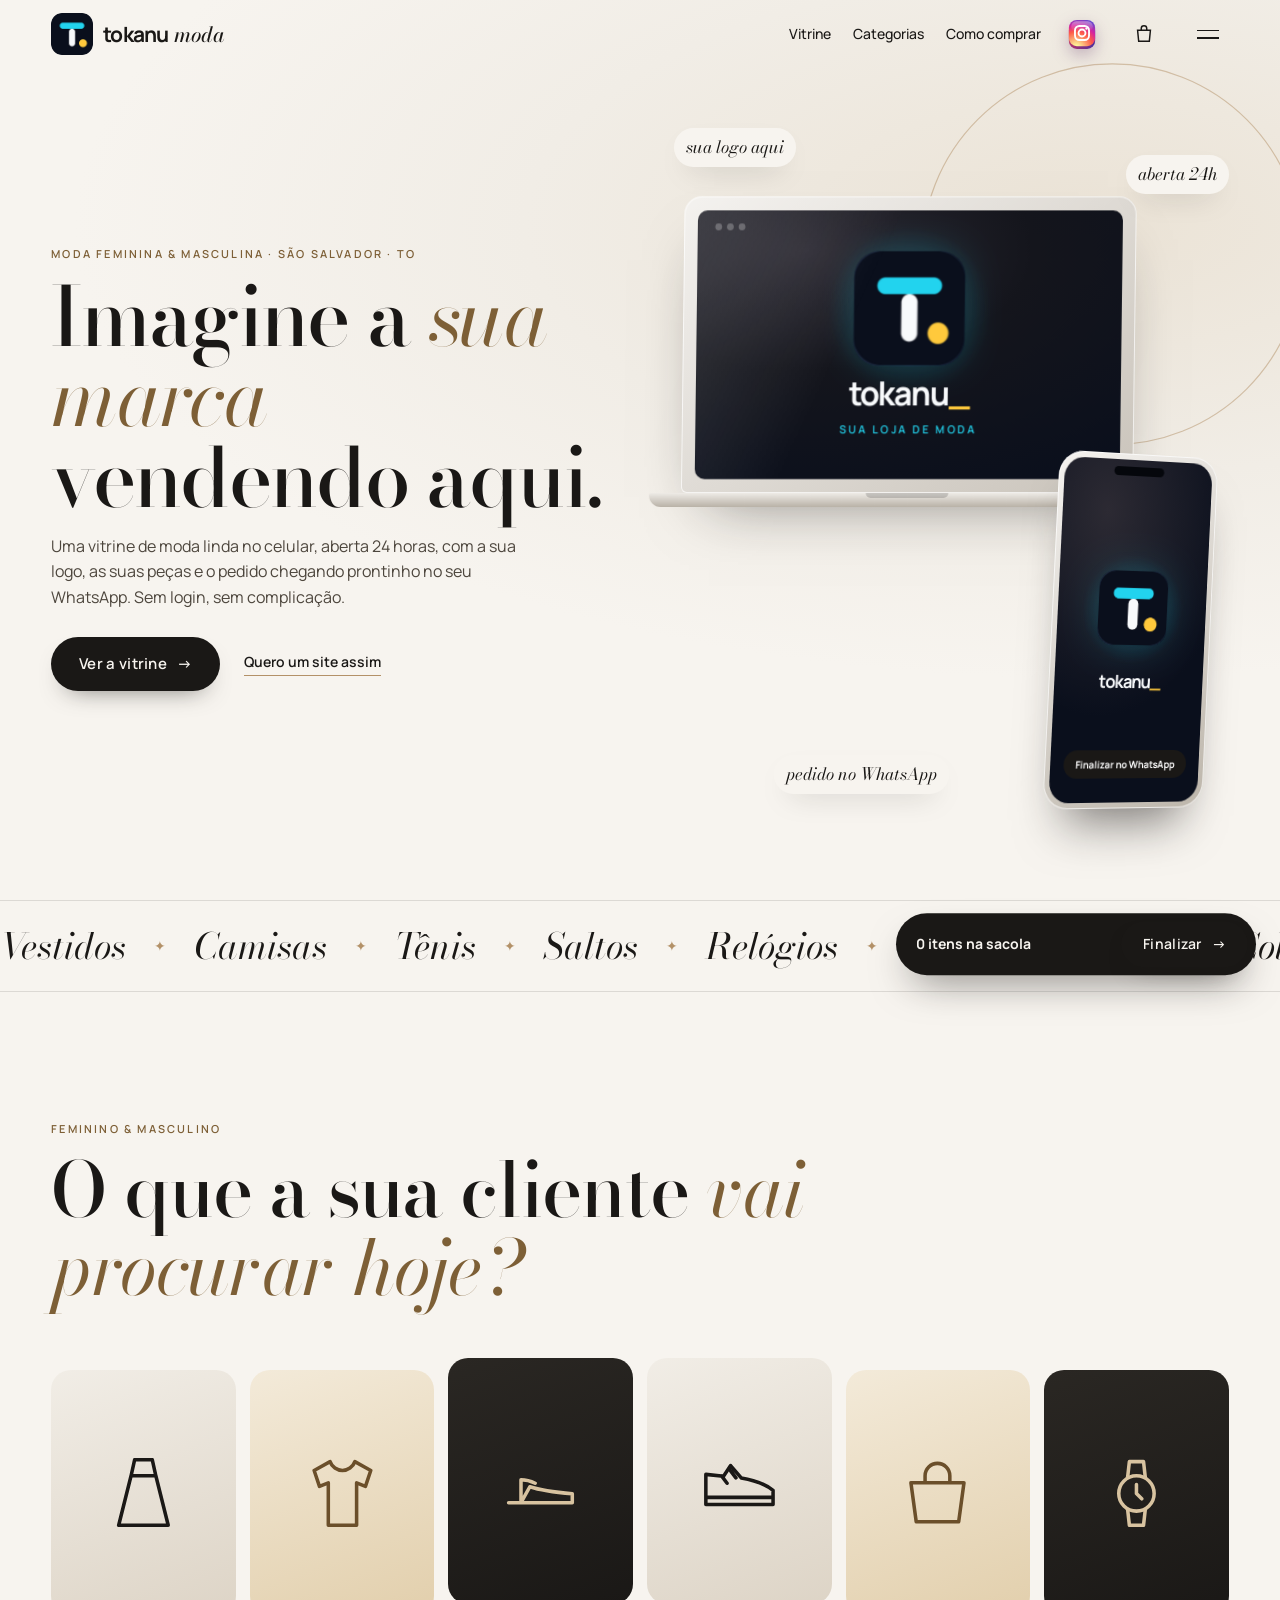
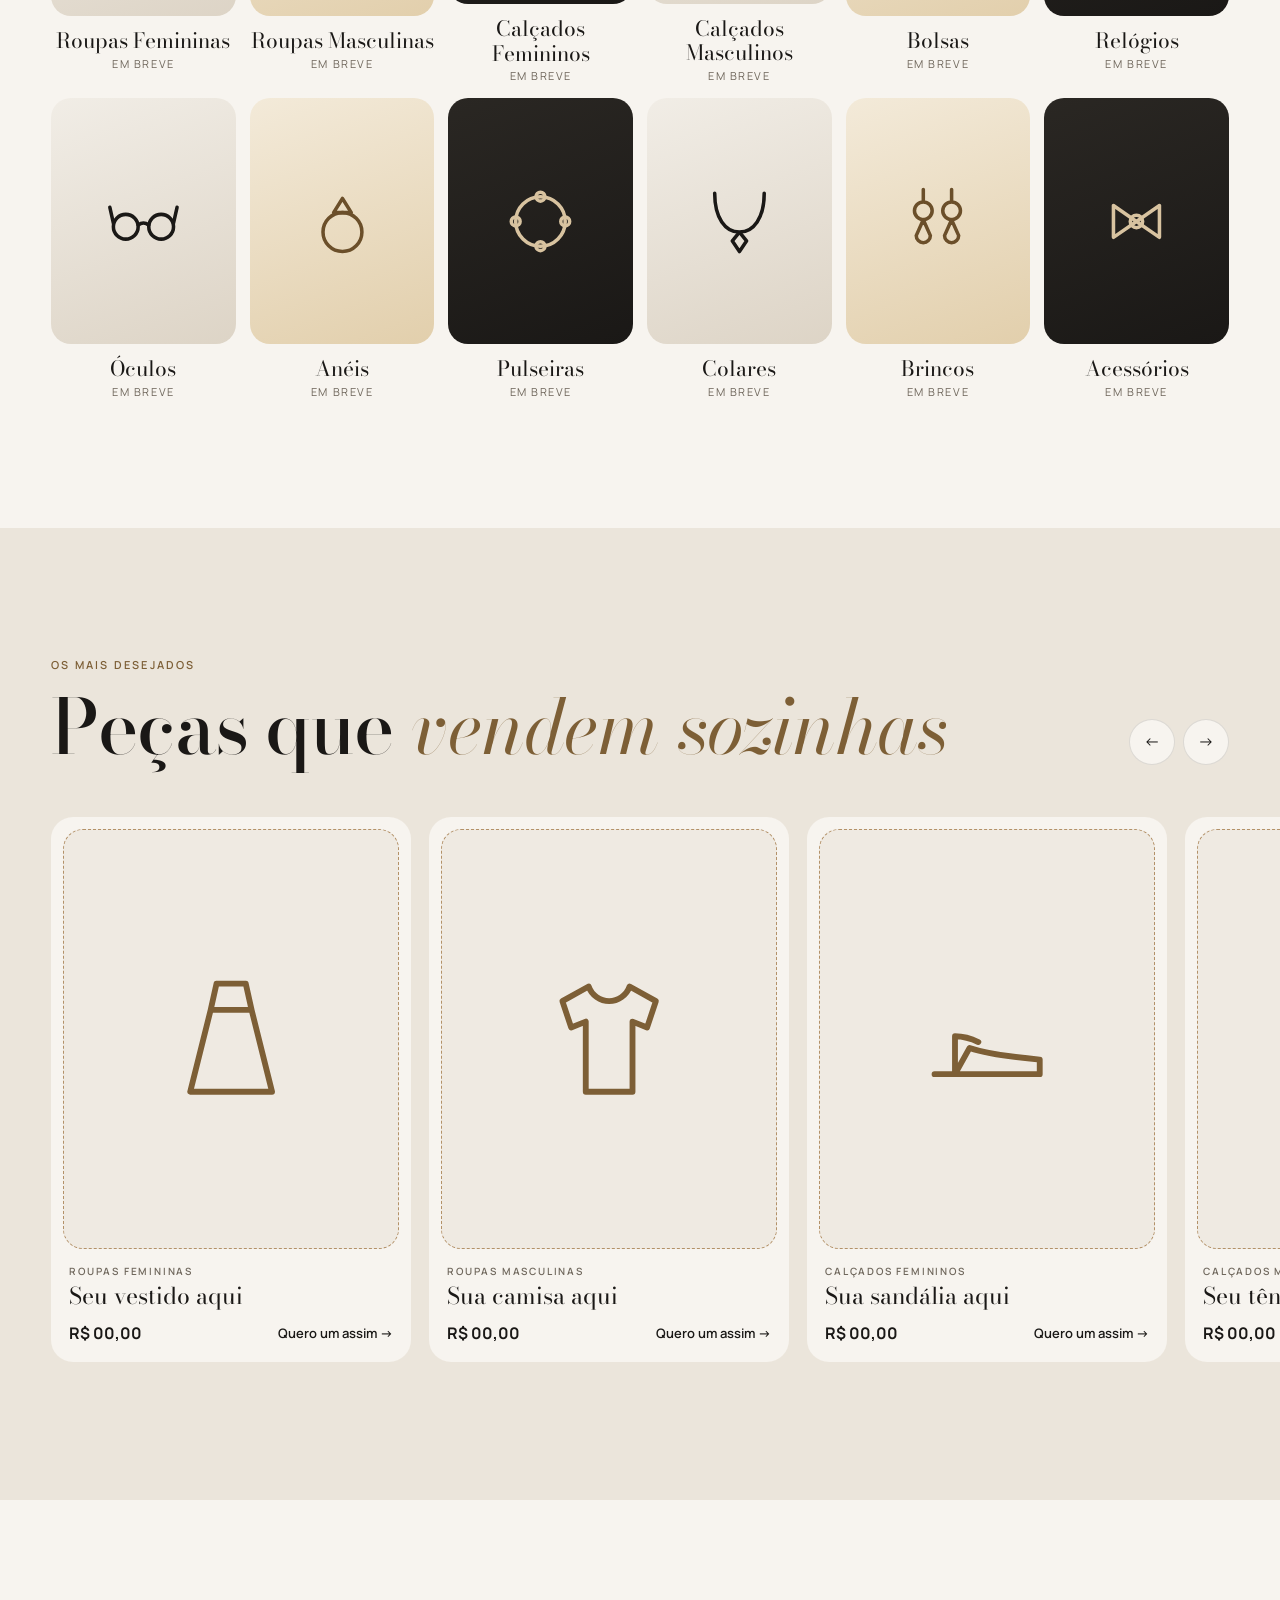
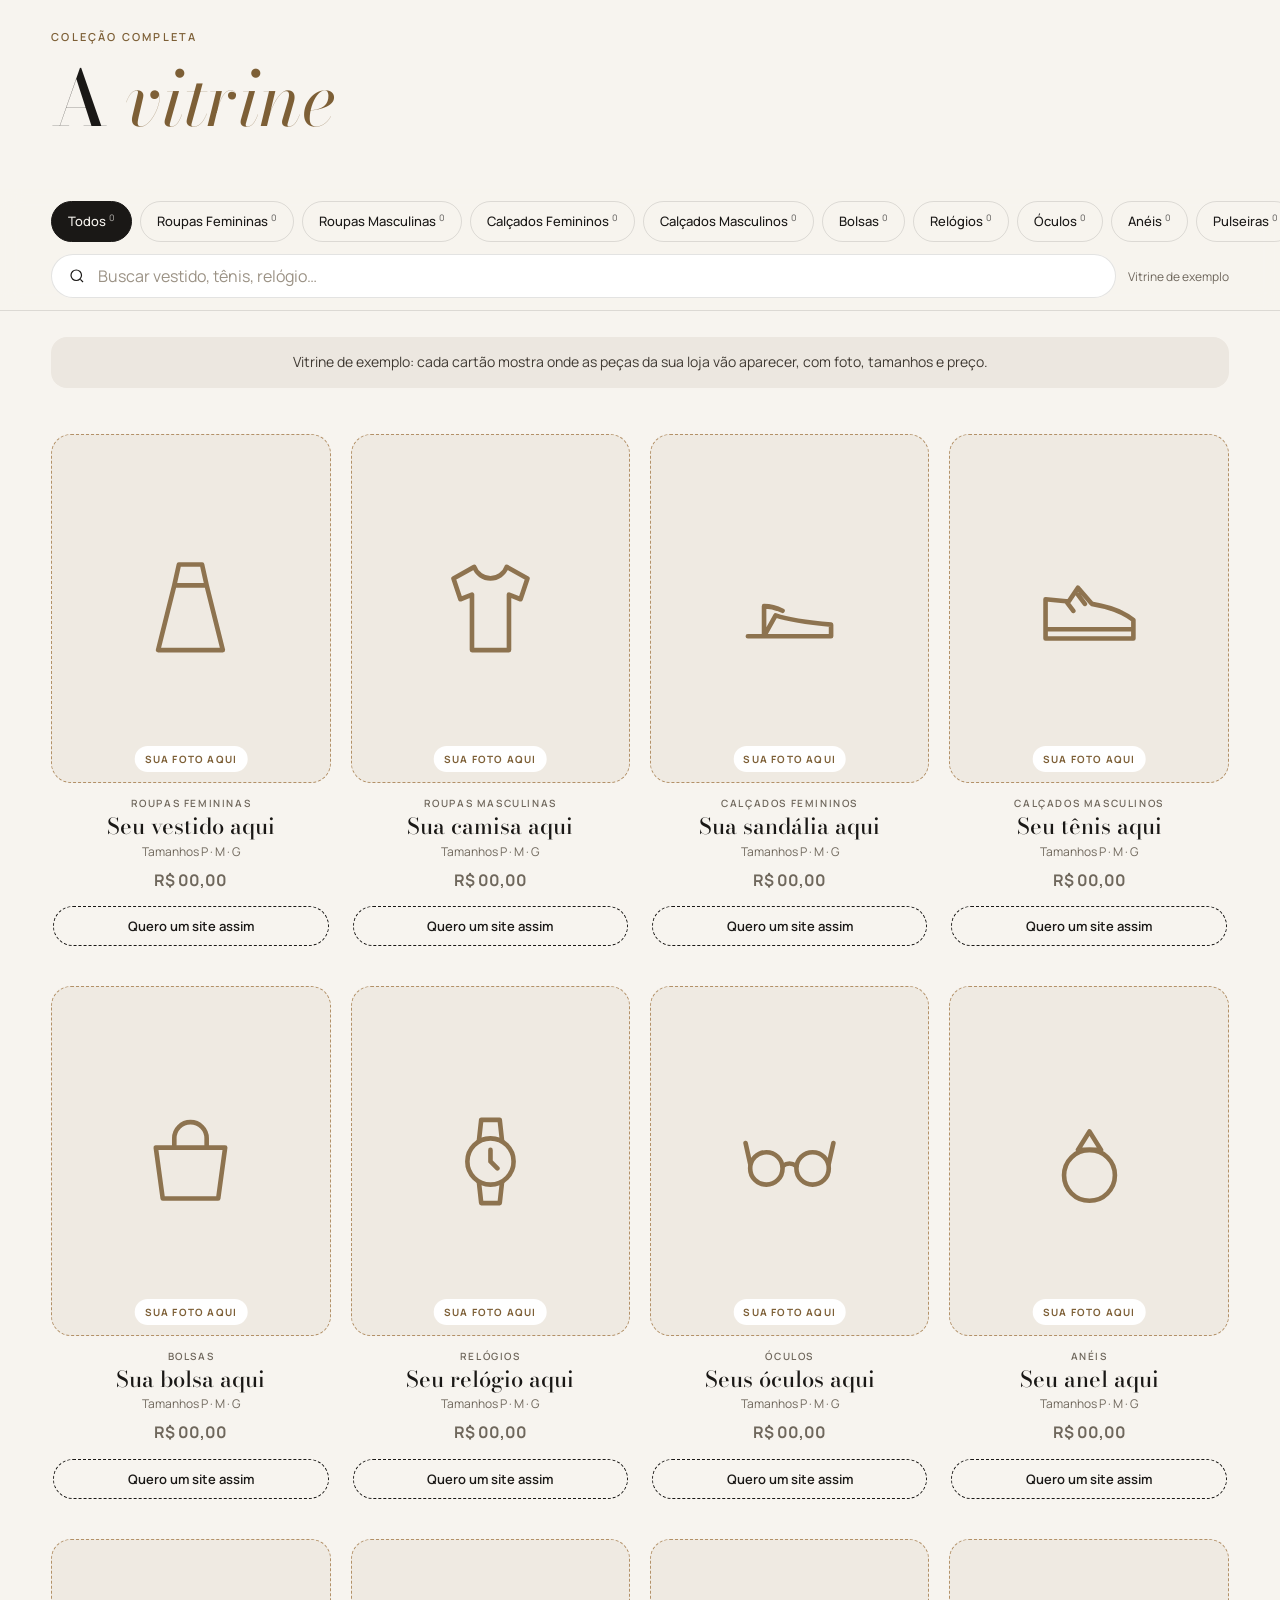
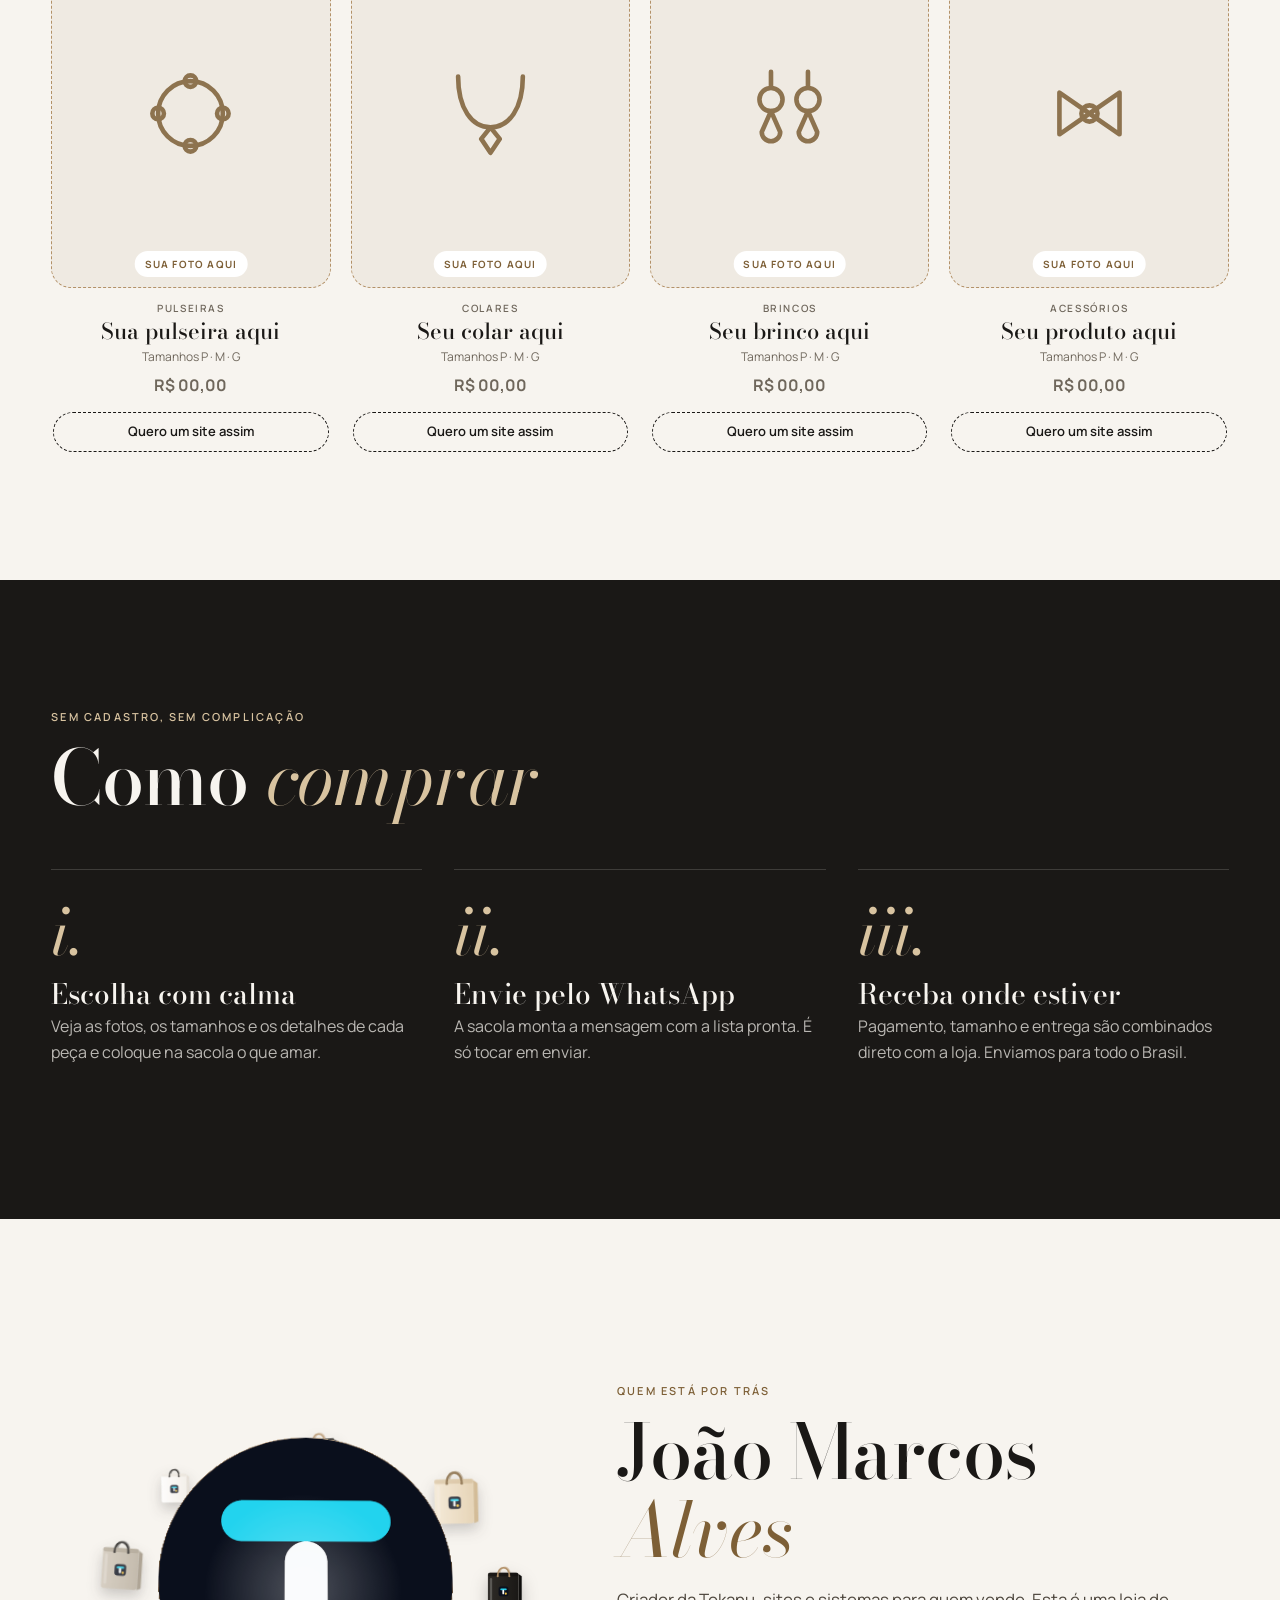
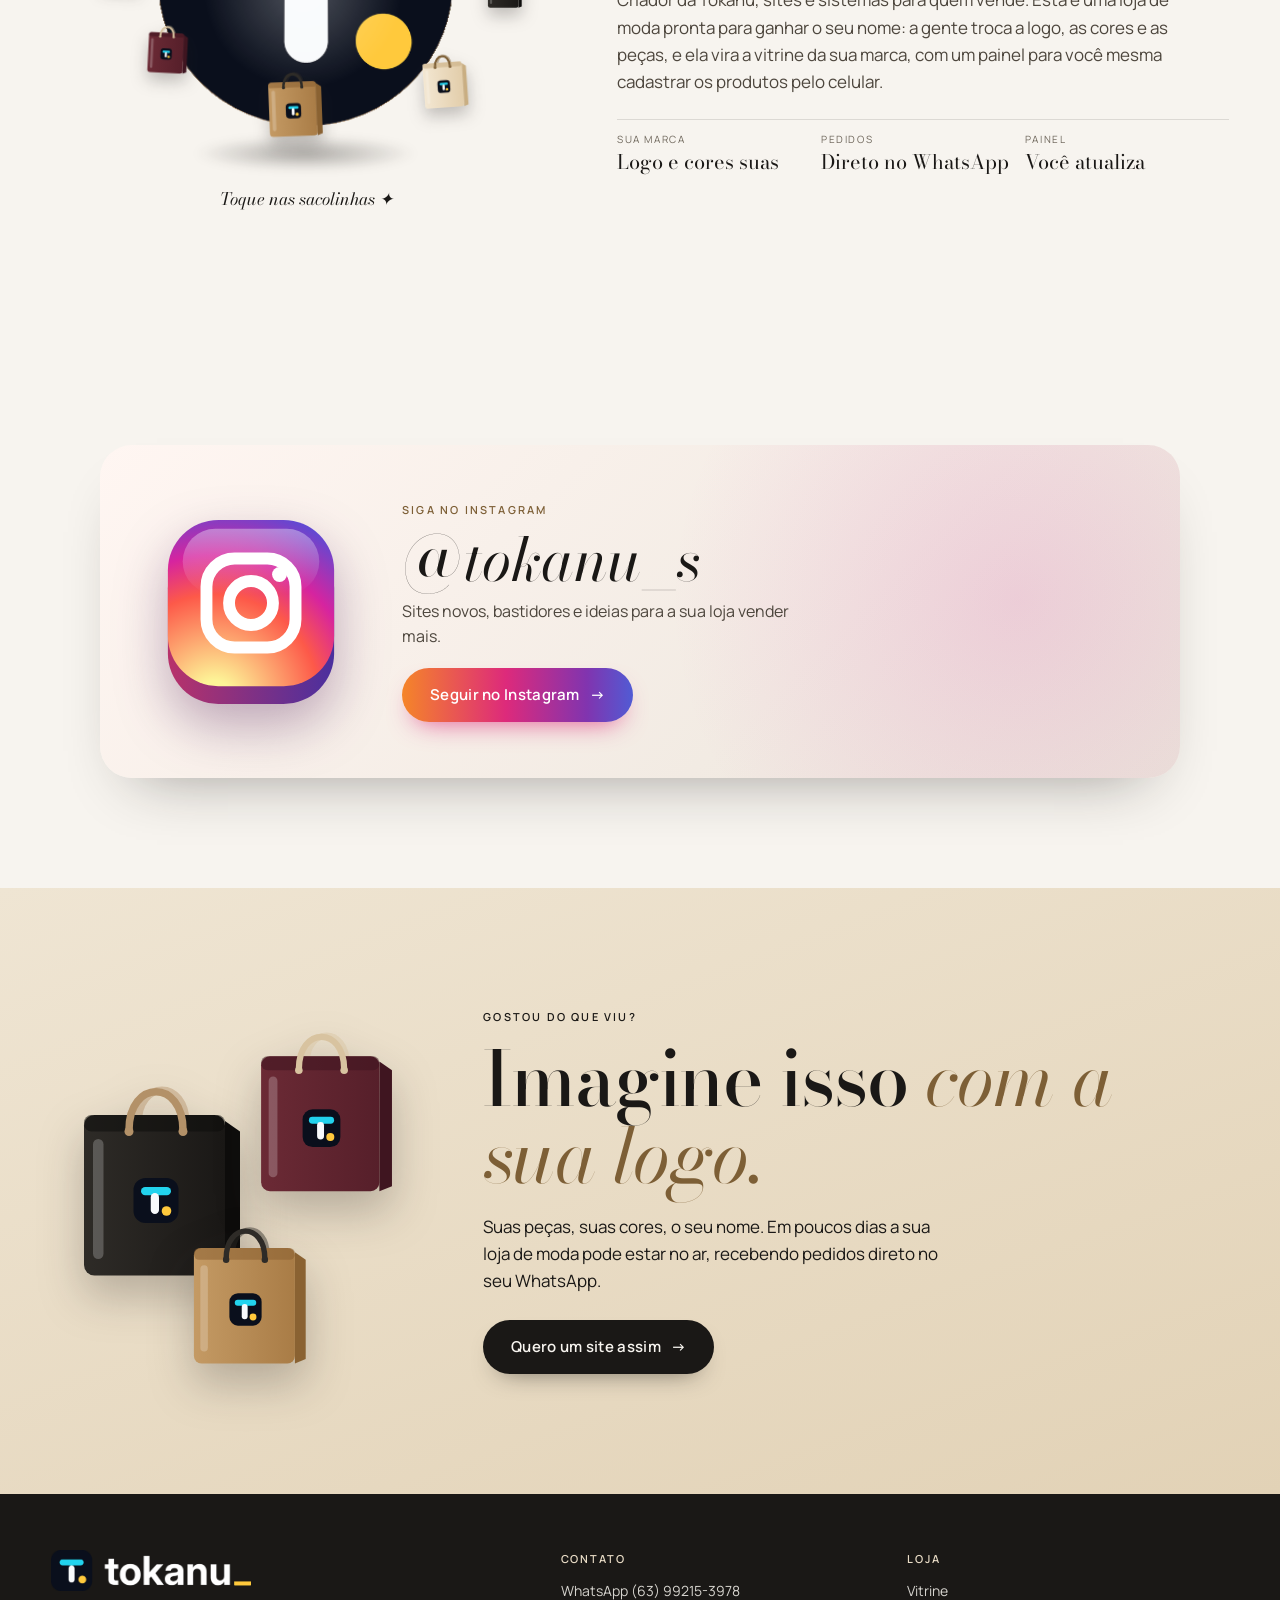
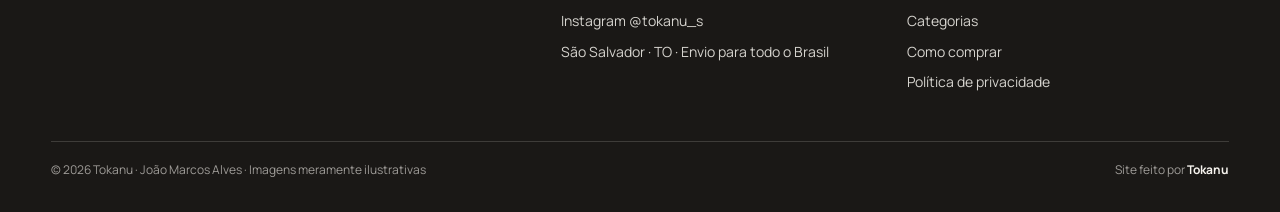
==== commit f56e43b3: "Paleta premium: marfim, pedra, preto café e dourado - Botões pretos, destaques em dourado escuro, fu" ====
--- a/index.html
+++ b/index.html
@@ -5,7 +5,7 @@
   <meta name="viewport" content="width=device-width, initial-scale=1, viewport-fit=cover">
   <title>Tokanu Moda · Sua loja de moda no WhatsApp</title>
   <meta name="description" content="Loja de moda feminina e masculina: roupas, calçados, relógios, óculos e acessórios. Escolha na vitrine e finalize o pedido pelo WhatsApp. Um modelo de site da Tokanu para a sua marca.">
-  <meta name="theme-color" content="#fff7fa">
+  <meta name="theme-color" content="#f7f4ef">
   <meta property="og:title" content="Tokanu Moda · Imagine a sua marca aqui">
   <meta property="og:description" content="Vitrine de moda no celular, sacola e pedido direto no WhatsApp. Site da Tokanu.">
   <meta property="og:image" content="assets/logo/og.jpg">
@@ -15,7 +15,7 @@
   <link rel="preconnect" href="https://fonts.googleapis.com">
   <link rel="preconnect" href="https://fonts.gstatic.com" crossorigin>
   <link href="https://fonts.googleapis.com/css2?family=Bodoni+Moda:ital,opsz,wght@0,6..96,400..700;1,6..96,400..600&family=Manrope:wght@400;500;600;700&display=swap" rel="stylesheet">
-  <link rel="stylesheet" href="assets/css/style.css?v=1">
+  <link rel="stylesheet" href="assets/css/style.css?v=2">
 </head>
 <body>
   <svg width="0" height="0" style="position:absolute" aria-hidden="true" focusable="false">
@@ -312,6 +312,6 @@
 
   <script src="assets/js/config.js?v=1"></script>
   <script src="assets/js/app.js?v=1"></script>
-  <script src="assets/js/fx.js?v=1"></script>
+  <script src="assets/js/fx.js?v=2"></script>
 </body>
 </html>
--- a/assets/css/style.css
+++ b/assets/css/style.css
@@ -3,22 +3,23 @@
    Creme + blush + cacau, rosé da logo, serifada elegante, molduras em arco
    ========================================================= */
 :root {
-  --cream: #fff7fa;
-  --cream-2: #fceef3;
-  --blush: #fbe3ec;
-  --blush-2: #f6cfdf;
-  --rose: #b8326e;       /* framboesa: botões (contraste com texto claro) */
-  --rose-mid: #e0679a;   /* rosa médio */
-  --rose-light: #f9c9dc; /* rosa claro */
-  --lilac: #efe3f8;
-  --champagne: #f7ebdd;
+  --cream: #f7f4ef;
+  --cream-2: #efeae2;
+  --blush: #ebe5db;
+  --blush-2: #ddd4c6;
+  --rose: #1a1816;       /* preto café: botões */
+  --gold: #7d5f36;       /* dourado escuro: destaques de texto */
+  --rose-mid: #b39168;   /* champanhe */
+  --rose-light: #e9dcc6; /* champanhe claro */
+  --lilac: #ece7e0;
+  --champagne: #f1e8da;
   --frame: 20px;          /* cantos das fotos (antes: arcos) */
-  --cocoa: #2d1630;
-  --cocoa-2: #3e2242;
-  --text: #2d1630;
-  --muted: #7a5c74;
-  --line: rgba(45, 22, 48, 0.13);
-  --line-light: rgba(255, 247, 250, 0.18);
+  --cocoa: #1a1816;
+  --cocoa-2: #2a2723;
+  --text: #1a1816;
+  --muted: #6f675c;
+  --line: rgba(26, 24, 22, 0.12);
+  --line-light: rgba(247, 244, 239, 0.16);
 
   --serif: "Bodoni Moda", "Didot", "Times New Roman", serif;
   --sans: "Manrope", "Helvetica Neue", Arial, sans-serif;
@@ -63,7 +64,7 @@
   transition: background .3s, color .3s, transform .3s var(--ease), box-shadow .3s;
 }
 .pill:active { transform: scale(.97); }
-.pill--rose { background: var(--rose); color: var(--cream); box-shadow: 0 10px 24px -12px rgba(184, 50, 110, .8); }
+.pill--rose { background: var(--rose); color: var(--cream); box-shadow: 0 10px 24px -12px rgba(26, 24, 22, .8); }
 .pill--rose:hover { background: var(--cocoa); }
 .pill--cocoa { background: var(--cocoa); color: var(--cream); }
 .pill--cocoa:hover { background: var(--rose); }
@@ -96,7 +97,7 @@
   padding: 0 var(--gutter);
   transition: background .4s, box-shadow .4s, transform .5s var(--ease);
 }
-.top.is-solid { background: rgba(255, 247, 250, .9); -webkit-backdrop-filter: blur(12px); backdrop-filter: blur(12px); box-shadow: 0 1px 0 var(--line); }
+.top.is-solid { background: rgba(247, 244, 239, .9); -webkit-backdrop-filter: blur(12px); backdrop-filter: blur(12px); box-shadow: 0 1px 0 var(--line); }
 .top.is-hidden { transform: translateY(-100%); }
 .top__brand { display: inline-flex; align-items: center; gap: 10px; }
 .top__brand img { width: 42px; height: 42px; border-radius: 50%; }
@@ -155,7 +156,7 @@
   overflow: hidden;
 }
 .hero__title { margin: 0 0 16px; font-family: var(--serif); font-weight: 500; font-size: clamp(38px, 10.5vw, 92px); line-height: .98; letter-spacing: -0.02em; }
-.hero__lead { margin: 0 0 26px; max-width: 470px; color: #5e4459; font-size: 16px; }
+.hero__lead { margin: 0 0 26px; max-width: 470px; color: #4d463d; font-size: 16px; }
 .hero__cta { display: flex; flex-wrap: wrap; align-items: center; gap: 18px 24px; }
 
 .hero__art { position: relative; height: 44svh; min-height: 300px; max-height: 420px; order: -1; }
@@ -163,17 +164,17 @@
   position: absolute; overflow: hidden; border-radius: var(--frame);
   background: linear-gradient(180deg, var(--blush-2), var(--blush));
   display: flex; align-items: flex-end; justify-content: center;
-  box-shadow: 0 30px 60px -30px rgba(45, 22, 48, .35);
+  box-shadow: 0 30px 60px -30px rgba(26, 24, 22, .35);
   will-change: transform;
 }
-.arch img { width: 82%; height: auto; margin-bottom: 9%; filter: drop-shadow(0 18px 24px rgba(45, 22, 48, .22)); transition: transform 1.2s var(--ease); }
+.arch img { width: 82%; height: auto; margin-bottom: 9%; filter: drop-shadow(0 18px 24px rgba(26, 24, 22, .22)); transition: transform 1.2s var(--ease); }
 .arch--big { left: 4%; top: 0; width: 62%; height: 92%; }
 .arch--small { right: 2%; bottom: 0; width: 40%; height: 58%; background: linear-gradient(180deg, #e7c3be, var(--blush-2)); border: 6px solid var(--cream); }
 .arch--small img { width: 70%; }
 .note {
   position: absolute; z-index: 2; padding: 6px 12px; border-radius: 999px;
   background: var(--cream); font-family: var(--serif); font-style: italic; font-size: 17px; color: var(--cocoa);
-  box-shadow: 0 12px 30px -16px rgba(45, 22, 48, .4);
+  box-shadow: 0 12px 30px -16px rgba(26, 24, 22, .4);
   animation: float 6s ease-in-out infinite;
 }
 .note--1 { left: 0; top: 12%; }
@@ -251,7 +252,7 @@
 .filters {
   position: sticky; top: var(--top-h); z-index: 30;
   margin: 0 calc(var(--gutter) * -1) 26px; padding: 10px var(--gutter) 12px;
-  background: rgba(255, 247, 250, .94); -webkit-backdrop-filter: blur(10px); backdrop-filter: blur(10px);
+  background: rgba(247, 244, 239, .94); -webkit-backdrop-filter: blur(10px); backdrop-filter: blur(10px);
   border-bottom: 1px solid var(--line);
   transition: top .5s var(--ease);
 }
@@ -272,7 +273,7 @@
   background: #fff; border-radius: 999px; padding: 0 16px; height: 44px; border: 1px solid var(--line);
 }
 .search input { flex: 1; min-width: 0; border: 0; outline: none; background: transparent; font-size: 16px; }
-.search input::placeholder { color: #a88aa0; }
+.search input::placeholder { color: #9b9285; }
 .search:focus-within { border-color: var(--rose-mid); }
 .filters__count { font-size: 12px; color: var(--muted); white-space: nowrap; }
 
@@ -316,7 +317,7 @@
 .step { padding: 26px 0; border-top: 1px solid var(--line-light); display: grid; grid-template-columns: 64px 1fr; gap: 4px 16px; }
 .step__n { font-family: var(--serif); font-style: italic; font-size: 44px; line-height: 1; color: var(--rose-light); grid-row: span 2; }
 .step h3 { margin: 0; font-family: var(--serif); font-weight: 500; font-size: 28px; line-height: 1.15; }
-.step p { margin: 0; color: rgba(255, 247, 250, .72); max-width: 420px; }
+.step p { margin: 0; color: rgba(247, 244, 239, .72); max-width: 420px; }
 @media (min-width: 900px) {
   .steps { grid-template-columns: repeat(3, 1fr); gap: 32px; }
   .step { grid-template-columns: 1fr; padding-top: 30px; }
@@ -325,7 +326,7 @@
 
 /* ---------- Sobre ---------- */
 .about { display: grid; gap: 32px; align-items: center; }
-.about__text > p:not(.eyebrow) { color: #5e4459; max-width: 560px; margin: 18px 0 24px; font-size: 17px; }
+.about__text > p:not(.eyebrow) { color: #4d463d; max-width: 560px; margin: 18px 0 24px; font-size: 17px; }
 .facts { list-style: none; margin: 0; padding: 0; display: grid; grid-template-columns: repeat(3, 1fr); border-top: 1px solid var(--line); }
 .facts li { padding: 14px 8px 0 0; font-family: var(--serif); font-size: 20px; line-height: 1.15; }
 .facts span { display: block; font-family: var(--sans); font-size: 10px; letter-spacing: .16em; text-transform: uppercase; color: var(--muted); margin-bottom: 4px; }
@@ -344,7 +345,7 @@
   border-radius: var(--frame); background: var(--cream);
   display: flex; align-items: flex-end; justify-content: center; overflow: hidden;
 }
-.cta__arch img { width: 76%; margin-bottom: 10%; filter: drop-shadow(0 18px 24px rgba(45, 22, 48, .22)); }
+.cta__arch img { width: 76%; margin-bottom: 10%; filter: drop-shadow(0 18px 24px rgba(26, 24, 22, .22)); }
 @media (min-width: 900px) { .cta { grid-template-columns: auto 1fr; gap: 72px; } }
 
 /* ---------- Rodapé ---------- */
@@ -353,21 +354,21 @@
 .footer__logo { width: 200px; }
 .footer__cols { display: grid; grid-template-columns: 1fr 1fr; gap: 24px; }
 .footer h4 { margin: 0 0 12px; font-size: 11px; letter-spacing: .18em; text-transform: uppercase; color: var(--rose-light); font-weight: 600; }
-.footer a, .footer p { display: block; margin: 0 0 8px; font-size: 14px; color: rgba(255, 247, 250, .85); }
+.footer a, .footer p { display: block; margin: 0 0 8px; font-size: 14px; color: rgba(247, 244, 239, .85); }
 .footer a:hover { color: var(--rose-light); }
-.footer__base { margin-top: 40px; padding-top: 18px; border-top: 1px solid var(--line-light); display: flex; flex-wrap: wrap; justify-content: space-between; gap: 8px 24px; font-size: 12px; color: rgba(255, 247, 250, .6); }
+.footer__base { margin-top: 40px; padding-top: 18px; border-top: 1px solid var(--line-light); display: flex; flex-wrap: wrap; justify-content: space-between; gap: 8px 24px; font-size: 12px; color: rgba(247, 244, 239, .6); }
 .footer__base strong { color: var(--cream); }
 @media (min-width: 900px) { .footer { padding-bottom: 32px; } .footer__top { grid-template-columns: 1fr 1.4fr; align-items: start; } }
 
 /* ---------- Painéis (bottom sheet no celular, lateral no desktop) ---------- */
-.overlay { position: fixed; inset: 0; z-index: 80; background: rgba(45, 22, 48, .45); opacity: 0; visibility: hidden; transition: opacity .5s var(--ease), visibility .5s; }
+.overlay { position: fixed; inset: 0; z-index: 80; background: rgba(26, 24, 22, .45); opacity: 0; visibility: hidden; transition: opacity .5s var(--ease), visibility .5s; }
 .overlay.is-open { opacity: 1; visibility: visible; }
 .sheet {
   position: fixed; z-index: 90; left: 0; right: 0; bottom: 0; max-height: 92svh;
   background: var(--cream); border-radius: 26px 26px 0 0;
   display: flex; flex-direction: column;
   transform: translateY(105%); transition: transform .7s var(--ease); visibility: hidden;
-  box-shadow: 0 -20px 50px -20px rgba(45, 22, 48, .35);
+  box-shadow: 0 -20px 50px -20px rgba(26, 24, 22, .35);
 }
 .sheet.is-open { transform: none; visibility: visible; }
 .sheet--bag { height: 92svh; }
@@ -395,7 +396,7 @@
 .pd__name { margin: -8px 0 0; font-family: var(--serif); font-weight: 500; font-size: clamp(32px, 7vw, 50px); line-height: 1.02; }
 .pd__tags { display: flex; flex-wrap: wrap; gap: 6px; }
 .pd__tag { padding: 6px 12px; border-radius: 999px; background: var(--blush); font-size: 12px; font-weight: 500; }
-.pd__desc { margin: 0; color: #5e4459; font-size: 16px; line-height: 1.65; }
+.pd__desc { margin: 0; color: #4d463d; font-size: 16px; line-height: 1.65; }
 .pd__price { font-family: var(--serif); font-size: 40px; line-height: 1; font-weight: 600; }
 .pd__price small { display: block; margin-top: 6px; font-family: var(--sans); font-size: 12px; font-weight: 400; color: var(--muted); }
 .pd__buy { display: flex; gap: 10px; align-items: center; }
@@ -445,7 +446,7 @@
   position: fixed; z-index: 50; left: 12px; right: 12px; bottom: calc(12px + env(safe-area-inset-bottom));
   display: flex; align-items: center; justify-content: space-between; gap: 10px;
   padding: 8px 8px 8px 20px; border-radius: 999px; background: var(--cocoa); color: var(--cream);
-  box-shadow: 0 18px 40px -16px rgba(45, 22, 48, .6);
+  box-shadow: 0 18px 40px -16px rgba(26, 24, 22, .6);
   transform: translateY(160%); transition: transform .6s var(--ease);
 }
 .floatbag.is-visible { transform: none; }
@@ -457,7 +458,7 @@
 .wa-fab {
   position: fixed; z-index: 49; right: 16px; bottom: calc(16px + env(safe-area-inset-bottom));
   width: 56px; height: 56px; border-radius: 50%; background: var(--rose); color: var(--cream);
-  display: grid; place-items: center; box-shadow: 0 14px 30px -12px rgba(184, 50, 110, .9);
+  display: grid; place-items: center; box-shadow: 0 14px 30px -12px rgba(26, 24, 22, .9);
   transition: transform .5s var(--ease), opacity .4s, background .3s;
 }
 .wa-fab:hover { background: var(--cocoa); }
@@ -478,9 +479,9 @@
 .doc h1 { font-family: var(--serif); font-weight: 500; font-size: clamp(44px, 9vw, 84px); line-height: 1; margin: 10px 0 28px; }
 .doc h1 em { font-style: italic; color: var(--rose); }
 .doc h2 { font-family: var(--serif); font-weight: 600; font-size: 26px; margin: 40px 0 8px; }
-.doc p, .doc li { font-size: 16px; line-height: 1.7; color: #4a3448; }
+.doc p, .doc li { font-size: 16px; line-height: 1.7; color: #3f3932; }
 .doc a { color: var(--rose); text-decoration: underline; }
-.top--solid { background: rgba(255, 247, 250, .94); box-shadow: 0 1px 0 var(--line); }
+.top--solid { background: rgba(247, 244, 239, .94); box-shadow: 0 1px 0 var(--line); }
 
 @media (prefers-reduced-motion: reduce) {
   *, *::before, *::after { animation: none !important; transition-duration: .01ms !important; }
@@ -520,7 +521,7 @@
   display: grid; gap: 24px; align-items: center; justify-items: center; text-align: center;
   max-width: 1080px; margin: 0 auto; padding: clamp(28px, 5vw, 56px);
   border-radius: 32px; background: linear-gradient(135deg, #fff6f2 0%, var(--blush) 100%);
-  box-shadow: 0 30px 60px -36px rgba(45, 22, 48, .45); position: relative; overflow: hidden;
+  box-shadow: 0 30px 60px -36px rgba(26, 24, 22, .45); position: relative; overflow: hidden;
 }
 .insta__card::before {
   content: ""; position: absolute; inset: auto -20% -60% auto; width: 70%; aspect-ratio: 1; border-radius: 50%;
@@ -532,7 +533,7 @@
 .insta__text { display: grid; gap: 10px; justify-items: center; position: relative; }
 .insta__text .eyebrow { margin: 0; }
 .insta__handle { font-family: var(--serif); font-size: clamp(32px, 7vw, 60px); line-height: 1; font-style: italic; color: var(--cocoa); word-break: break-word; }
-.insta__lead { color: #5e4459; max-width: 420px; }
+.insta__lead { color: #4d463d; max-width: 420px; }
 .pill--insta {
   margin-top: 8px; color: #fff;
   background: linear-gradient(90deg, #f58529, #dd2a7b 45%, #8134af 80%, #515bd4);
@@ -558,7 +559,7 @@
 }
 .seal3d__coin:active { cursor: grabbing; }
 .seal3d__layer { position: absolute; inset: 0; border-radius: 50%; background: radial-gradient(circle at 35% 30%, #4a3436, #140d0e 70%); }
-.seal3d__layer--rim { background: linear-gradient(90deg, #6d3f46, #c48b93 30%, #f3c6cf 50%, #a8636d 70%, #4a2a2f); }
+.seal3d__layer--rim { background: linear-gradient(90deg, #5a4528, #b39168 30%, #ecdcbc 50%, #9c7a4c 70%, #4a3820); }
 .seal3d__face {
   position: absolute; inset: 0; width: 100%; height: 100%; border-radius: 50%;
   transform: translateZ(1px); backface-visibility: hidden;
@@ -571,14 +572,14 @@
 }
 .seal3d__shadow {
   position: absolute; left: 12%; right: 12%; bottom: -16%; height: 12%; border-radius: 50%;
-  background: radial-gradient(closest-side, rgba(45, 22, 48, .35), transparent);
+  background: radial-gradient(closest-side, rgba(26, 24, 22, .35), transparent);
   transform: translateX(calc(var(--ry-num, -14) * -0.6px)); filter: blur(4px);
 }
 .seal3d__minis { position: absolute; inset: 0; pointer-events: none; }
 .mini {
   position: absolute; left: 0; top: 0; pointer-events: auto; cursor: pointer;
   width: var(--s, 44px); height: auto; will-change: transform;
-  filter: drop-shadow(0 8px 8px rgba(45, 22, 48, .25));
+  filter: drop-shadow(0 8px 8px rgba(26, 24, 22, .25));
   -webkit-tap-highlight-color: transparent;
 }
 .mini img { width: 100%; height: auto; pointer-events: none; }
@@ -606,13 +607,13 @@
 .laptop__lid {
   position: relative; aspect-ratio: 16 / 10.2; padding: 3%;
   border-radius: 18px 18px 6px 6px;
-  background: linear-gradient(145deg, #fbeef4, #dcb7c9);
-  box-shadow: 0 34px 60px -30px rgba(45, 22, 48, .55), inset 0 0 0 1px rgba(255, 255, 255, .7);
+  background: linear-gradient(145deg, #f4f2ef, #c9c3ba);
+  box-shadow: 0 34px 60px -30px rgba(26, 24, 22, .55), inset 0 0 0 1px rgba(255, 255, 255, .7);
   transform: rotateY(-14deg) rotateX(3deg); transform-origin: 50% 100%;
 }
 .laptop__screen {
   position: relative; width: 100%; height: 100%; border-radius: 10px; overflow: hidden;
-  background: radial-gradient(120% 100% at 25% 15%, #2a1d44 0%, #121428 45%, #0a0f1c 100%);
+  background: radial-gradient(120% 100% at 25% 15%, #2c2a33 0%, #14151c 45%, #0a0f1c 100%);
   display: flex; flex-direction: column; align-items: center; justify-content: center; gap: 4%;
   perspective: 600px;
 }
@@ -620,10 +621,10 @@
 .laptop__base {
   position: relative; height: 14px; margin: 0 -7%;
   border-radius: 3px 3px 18px 18px;
-  background: linear-gradient(180deg, #f6e3ec, #c595ac);
-  transform: rotateY(-14deg); box-shadow: 0 22px 30px -16px rgba(45, 22, 48, .5);
-}
-.laptop__base::before { content: ""; position: absolute; left: 50%; top: 0; width: 16%; height: 5px; transform: translateX(-50%); border-radius: 0 0 6px 6px; background: rgba(45, 22, 48, .18); }
+  background: linear-gradient(180deg, #eeebe6, #b9b2a7);
+  transform: rotateY(-14deg); box-shadow: 0 22px 30px -16px rgba(26, 24, 22, .5);
+}
+.laptop__base::before { content: ""; position: absolute; left: 50%; top: 0; width: 16%; height: 5px; transform: translateX(-50%); border-radius: 0 0 6px 6px; background: rgba(26, 24, 22, .18); }
 .screen-ui { position: absolute; top: 5%; left: 4%; display: flex; gap: 5px; }
 .screen-ui i { width: 7px; height: 7px; border-radius: 50%; background: rgba(255, 255, 255, .25); }
 .screen-word { font-family: var(--sans); font-weight: 700; color: #f8fafc; font-size: clamp(16px, 2.6vw, 34px); letter-spacing: -0.05em; line-height: 1; position: relative; z-index: 1; }
@@ -641,13 +642,13 @@
 .phone3d {
   position: absolute; right: 2%; bottom: 0; width: 31%; aspect-ratio: 9 / 18.5; z-index: 2;
   padding: 6px; border-radius: 26px;
-  background: linear-gradient(145deg, #fbeef4, #c995ae);
-  box-shadow: 0 34px 50px -24px rgba(45, 22, 48, .6), inset 0 0 0 1px rgba(255, 255, 255, .7);
+  background: linear-gradient(145deg, #f4f2ef, #bdb6ab);
+  box-shadow: 0 34px 50px -24px rgba(26, 24, 22, .6), inset 0 0 0 1px rgba(255, 255, 255, .7);
   transform: rotateY(16deg) rotateZ(3deg);
 }
 .phone3d__screen {
   position: relative; height: 100%; border-radius: 21px; overflow: hidden;
-  background: radial-gradient(120% 80% at 30% 15%, #2a1d44 0%, #0a0f1c 75%);
+  background: radial-gradient(120% 80% at 30% 15%, #2c2a33 0%, #0a0f1c 75%);
   display: flex; flex-direction: column; align-items: center; justify-content: center; gap: 8%;
   perspective: 500px;
 }
@@ -663,31 +664,55 @@
 }
 
 /* Categorias com ícone (enquanto não há foto) */
-.cat__arch.is-icon { display: grid; place-items: center; color: var(--rose); background: linear-gradient(160deg, var(--blush), var(--blush-2)); }
-.cat:nth-child(3n+2) .cat__arch.is-icon { background: linear-gradient(160deg, var(--lilac), #e2d0f2); color: #7a4fb0; }
-.cat:nth-child(3n) .cat__arch.is-icon { background: linear-gradient(160deg, var(--champagne), #efd9bd); color: #9a6a2a; }
+.cat__arch.is-icon { display: grid; place-items: center; color: #1a1816; background: linear-gradient(160deg, #f1ede6, var(--blush-2)); }
+.cat:nth-child(3n+2) .cat__arch.is-icon { background: linear-gradient(160deg, #f3ead9, #e2cfac); color: #6b4f2a; }
+.cat:nth-child(3n) .cat__arch.is-icon { background: linear-gradient(160deg, #2a2723, #1a1816); color: #d8c3a0; }
 .cat__arch.is-icon svg { width: 46%; height: auto; transition: transform .8s var(--ease); }
 .cat:hover .cat__arch.is-icon svg { transform: scale(1.08) rotate(-4deg); }
 
 /* "Seu produto aqui" (enquanto o catálogo está vazio) */
 .ph-media {
   display: grid; place-items: center; width: 100%; aspect-ratio: 4 / 5; border-radius: var(--frame);
-  border: 1.5px dashed var(--rose-mid); background: var(--cream-2); color: var(--rose-mid);
+  border: 1.5px dashed var(--rose-mid); background: var(--cream-2); color: var(--gold);
   position: relative; overflow: hidden;
 }
 .ph-media svg { width: 40%; height: auto; opacity: .85; }
-.ph-media .card__tag { background: #fff; color: var(--rose); }
+.ph-media .card__tag { background: #fff; color: var(--gold); }
 .card--ph .card__price { color: var(--muted); }
 .card--ph .card__add { border-style: dashed; }
-.pick--ph .pick__img { background: var(--cream-2); border: 1.5px dashed var(--rose-mid); display: grid; place-items: center; color: var(--rose-mid); }
+.pick--ph .pick__img { background: var(--cream-2); border: 1.5px dashed var(--rose-mid); display: grid; place-items: center; color: var(--gold); }
 .pick--ph .pick__img svg { width: 42%; height: auto; }
-.ph-note { grid-column: 1 / -1; margin: 0 0 6px; padding: 14px 18px; border-radius: 16px; background: var(--lilac); color: #4e3480; font-size: 14px; text-align: center; }
+.ph-note { grid-column: 1 / -1; margin: 0 0 6px; padding: 14px 18px; border-radius: 16px; background: var(--lilac); color: #3f3932; font-size: 14px; text-align: center; }
 
 /* Contato: sacolinhas */
 .cta__art { position: relative; width: min(70vw, 360px); aspect-ratio: 1; justify-self: center; }
-.cta__bag { position: absolute; height: auto; filter: drop-shadow(0 20px 22px rgba(45, 22, 48, .25)); animation: bagFloat 6s ease-in-out infinite; }
+.cta__bag { position: absolute; height: auto; filter: drop-shadow(0 20px 22px rgba(26, 24, 22, .25)); animation: bagFloat 6s ease-in-out infinite; }
 .cta__bag--1 { width: 50%; left: 4%; top: 14%; --r: -8deg; }
 .cta__bag--2 { width: 42%; right: 4%; top: 0; --r: 9deg; animation-delay: -2s; }
 .cta__bag--3 { width: 36%; left: 36%; bottom: 0; --r: -3deg; animation-delay: -4s; }
 @keyframes bagFloat { 0%, 100% { transform: translateY(0) rotate(var(--r)); } 50% { transform: translateY(-12px) rotate(calc(var(--r) * -1)); } }
 .mini img { filter: none; }
+
+/* =========================================================
+   Paleta premium (marfim, pedra, preto café e dourado)
+   ========================================================= */
+.eyebrow { color: var(--gold); }
+.title em, .hero__title em { color: var(--gold); }
+.section--cocoa .eyebrow, .section--cocoa .title em { color: #d8c3a0; }
+.step__n { color: #d8c3a0; }
+.cta { background: linear-gradient(160deg, #efe5d3, #e2d2b6); }
+.cta .title em { color: var(--gold); }
+.pill--rose, .pill--cocoa { background: var(--cocoa); color: var(--cream); box-shadow: 0 12px 26px -16px rgba(26, 24, 22, .7); }
+.pill--rose:hover, .pill--cocoa:hover { background: var(--gold); }
+.card__add:hover { background: var(--cocoa); }
+.card__add.is-added { background: var(--gold); border-color: var(--gold); }
+.link-arrow { border-bottom-color: var(--rose-mid); }
+.link-arrow:hover, .top__link:hover { color: var(--gold); }
+.top__link::after { background: var(--gold); }
+.chip.is-active { background: var(--cocoa); border-color: var(--cocoa); }
+.wa-fab { background: var(--cocoa); }
+.wa-fab:hover { background: var(--gold); }
+.top__badge { background: var(--gold); }
+.brands__track i { color: var(--rose-mid); }
+.hero { background: radial-gradient(110% 70% at 85% 25%, #ebe3d6 0%, #f1ede6 40%, var(--cream) 72%); }
+::selection { background: #e9dcc6; color: #1a1816; }
